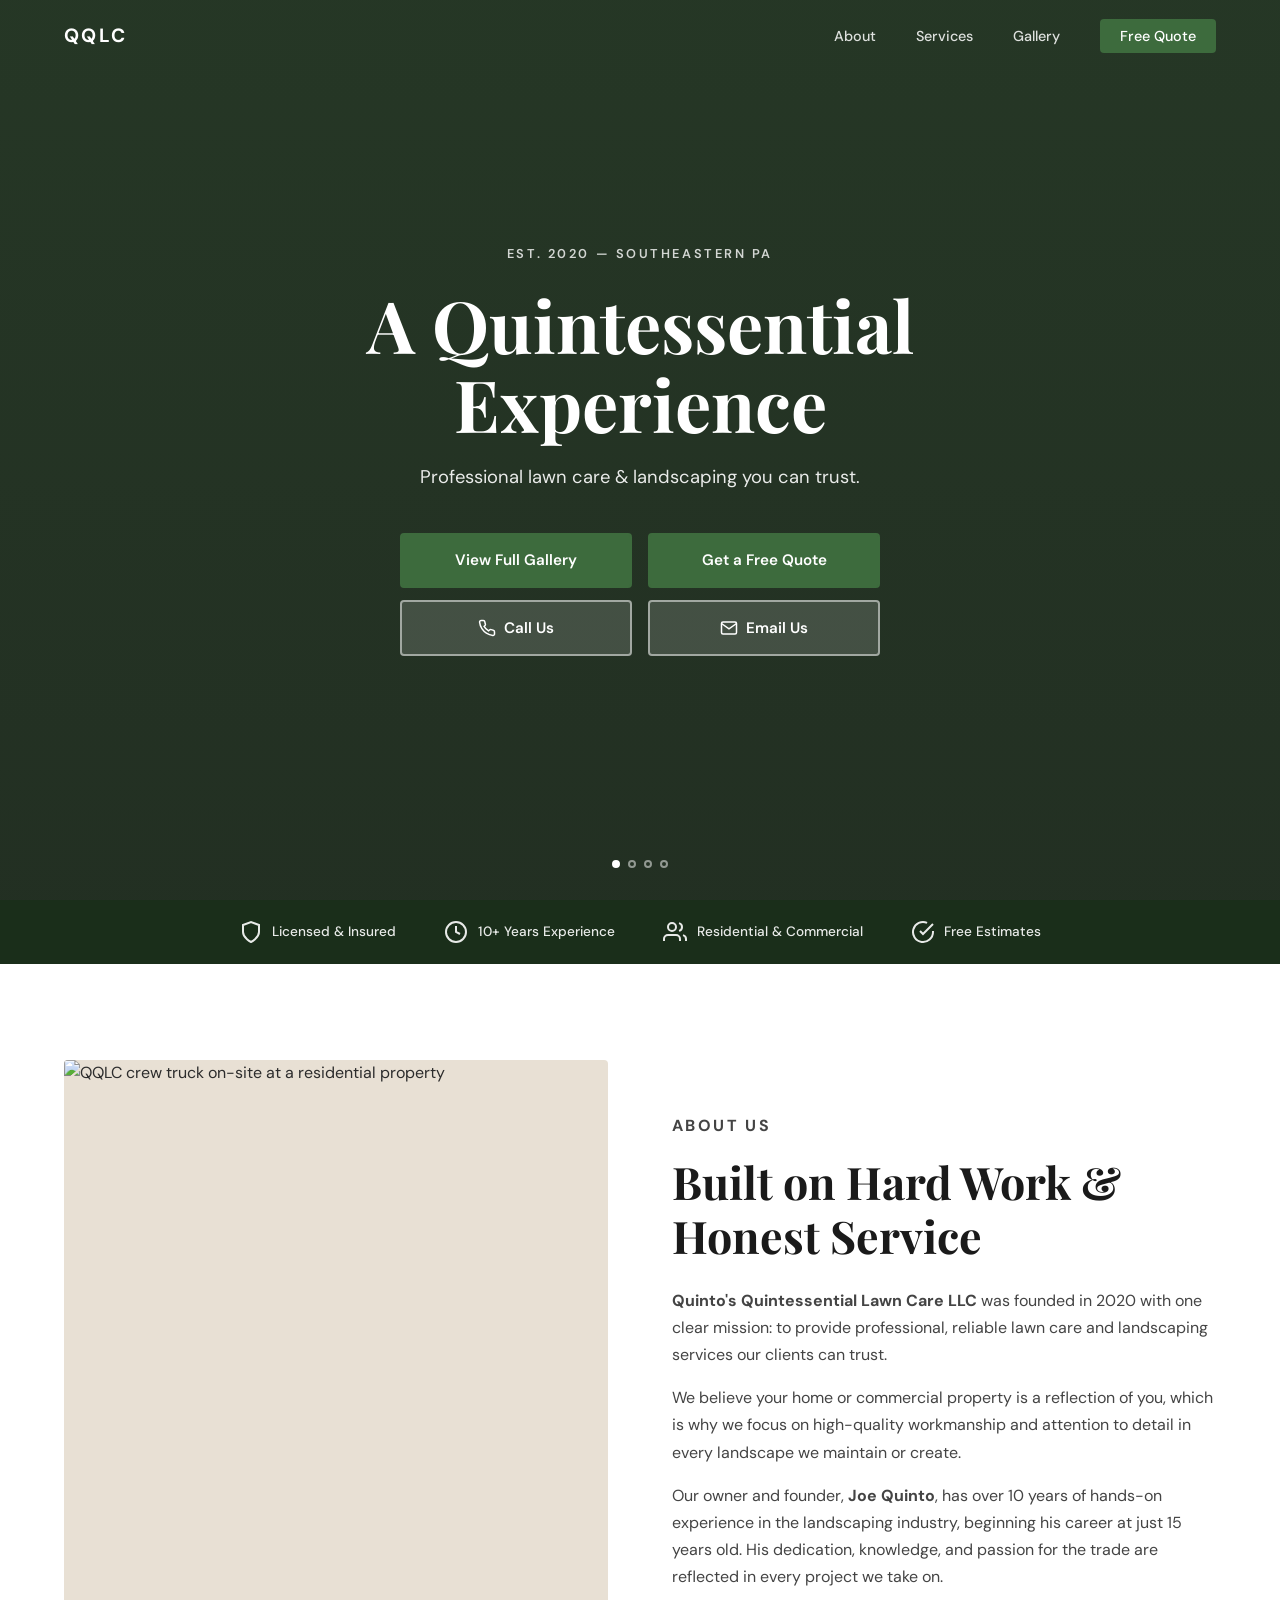
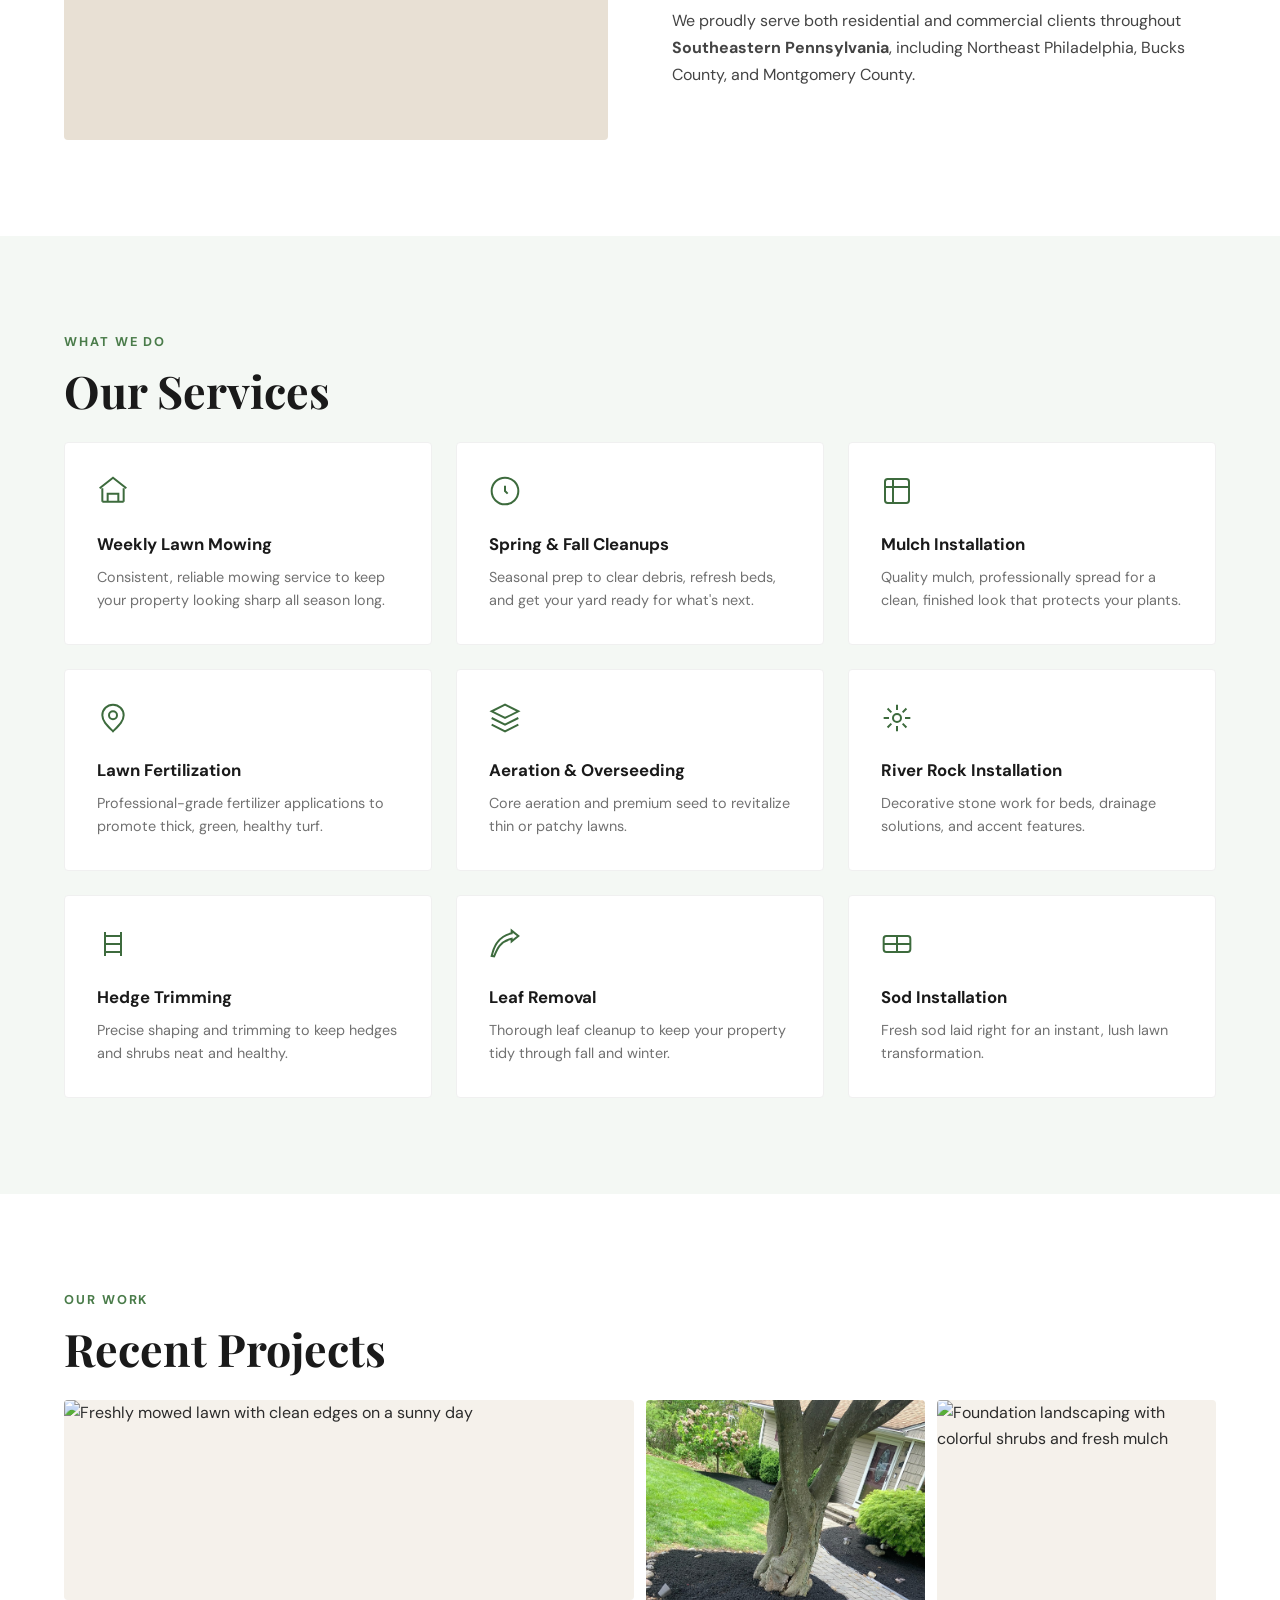
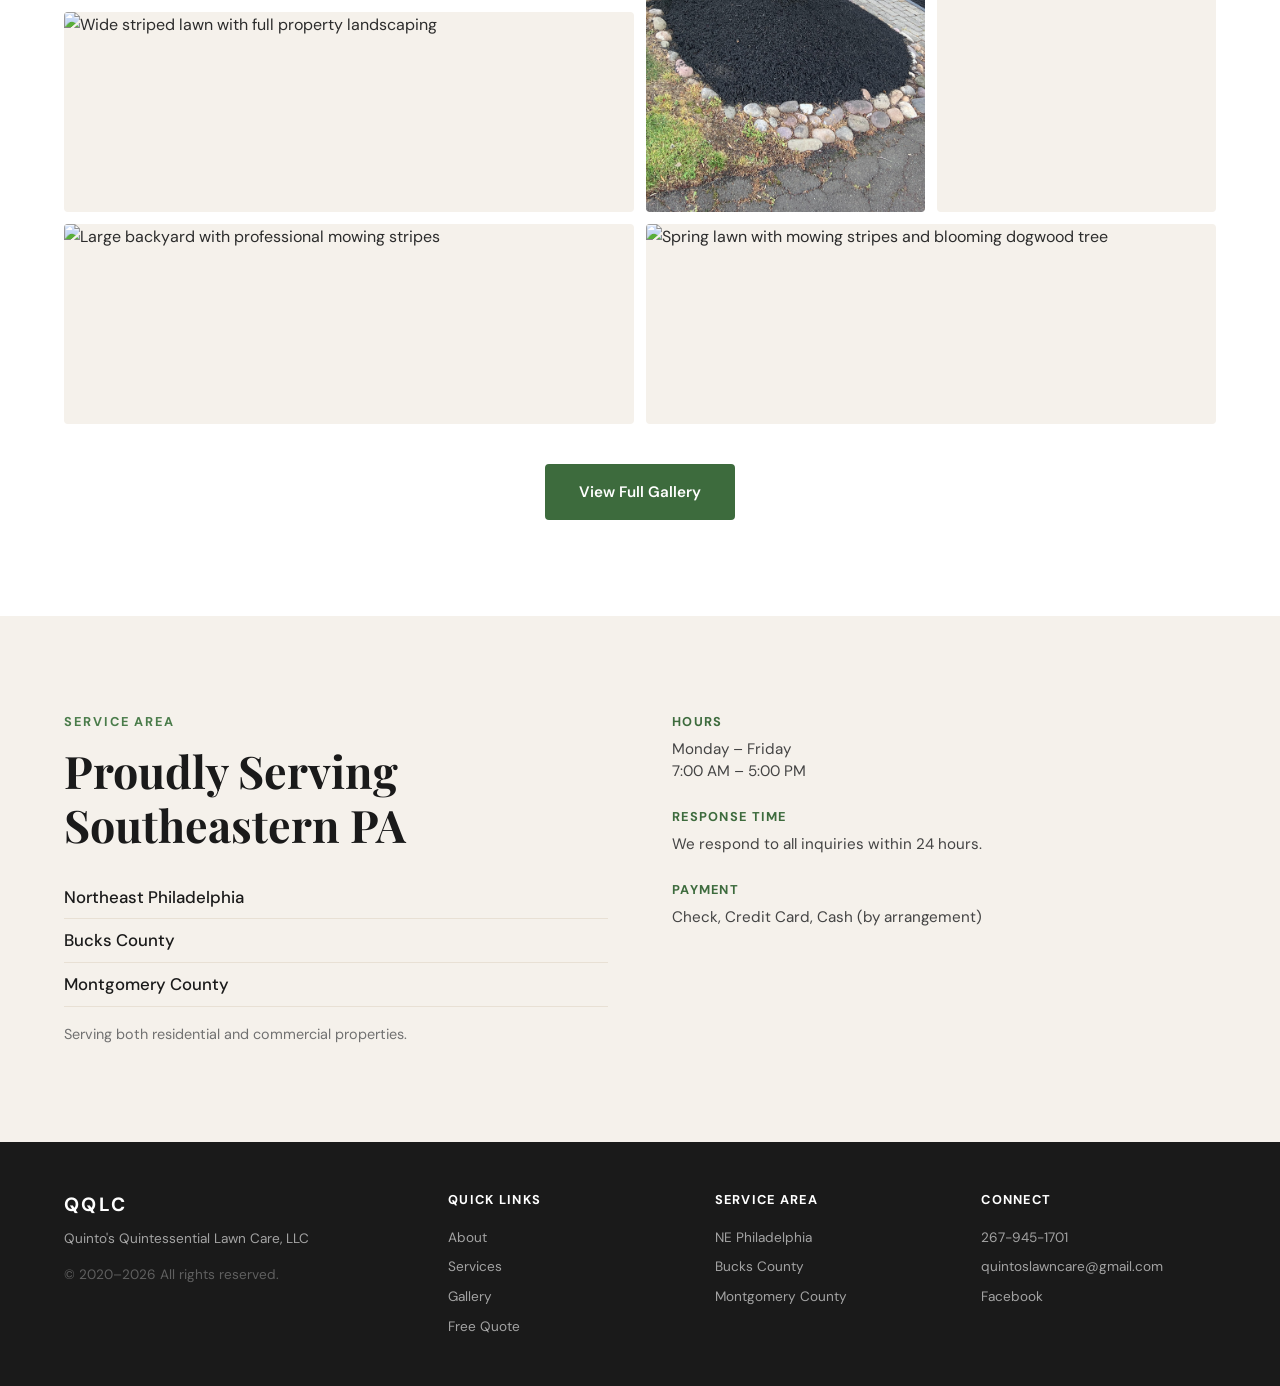
==== index.html @ 94ef436c "request a quote is now a seperate route" ====
<!DOCTYPE html>
<html lang="en">
<head>
  <meta charset="UTF-8">
  <meta name="viewport" content="width=device-width, initial-scale=1.0">
  <meta name="description" content="Quinto's Quintessential Lawn Care — professional lawn care and landscaping services in NE Philadelphia, Bucks County, and Montgomery County. Free estimates.">
  <title>Quinto's Quintessential Lawn Care | A Quintessential Experience</title>
  <link rel="preconnect" href="https://fonts.googleapis.com">
  <link rel="preconnect" href="https://fonts.gstatic.com" crossorigin>
  <link href="https://fonts.googleapis.com/css2?family=DM+Sans:wght@400;500;700&family=Playfair+Display:wght@500;700&display=swap" rel="stylesheet">
  <link rel="stylesheet" href="css/style.css">
</head>
<body>

  <!-- Navigation -->
  <nav class="nav" id="nav">
    <div class="nav__inner">
      <a href="#" class="nav__logo">
        <span class="nav__logo-mark">QQLC</span>
      </a>
      <button class="nav__toggle" id="nav-toggle" aria-label="Toggle menu">
        <span></span>
        <span></span>
        <span></span>
      </button>
      <ul class="nav__links" id="nav-links">
        <button class="nav__close" id="nav-close" aria-label="Close menu">&times;</button>
        <li><a href="#about">About</a></li>
        <li><a href="#services">Services</a></li>
        <li><a href="gallery.html">Gallery</a></li>
        <li><a href="quote.html" class="nav__cta">Free Quote</a></li>
      </ul>
    </div>
  </nav>

  <!-- Hero -->
  <header class="hero" id="hero">
    <div class="hero__slideshow" id="hero-slideshow">
      <div class="hero__slide active" style="background-image: url('images/01/pic-01-02.jpeg')"></div>
      <div class="hero__slide" style="background-image: url('images/02/pic-02-02.JPG')"></div>
      <div class="hero__slide" style="background-image: url('images/03/pic-03-02.jpeg')"></div>
      <div class="hero__slide" style="background-image: url('images/10/pic-10-01.jpeg')"></div>
    </div>
    <div class="hero__overlay"></div>
    <div class="hero__content">
      <p class="hero__tag">Est. 2020 &mdash; Southeastern PA</p>
      <h1 class="hero__title">A Quintessential<br>Experience</h1>
      <p class="hero__sub">Professional lawn care &amp; landscaping you can trust.</p>
      <div class="hero__actions">
        <div class="hero__actions-row">
          <a href="gallery.html" class="btn btn--primary">View Full Gallery</a>
          <a href="quote.html" class="btn btn--primary">Get a Free Quote</a>
        </div>
        <div class="hero__actions-row">
          <a href="tel:2679451701" class="btn btn--outline-frosted"><svg width="18" height="18" viewBox="0 0 24 24" fill="none" stroke="currentColor" stroke-width="2"><path d="M22 16.92v3a2 2 0 0 1-2.18 2 19.79 19.79 0 0 1-8.63-3.07 19.5 19.5 0 0 1-6-6 19.79 19.79 0 0 1-3.07-8.67A2 2 0 0 1 4.11 2h3a2 2 0 0 1 2 1.72 12.84 12.84 0 0 0 .7 2.81 2 2 0 0 1-.45 2.11L8.09 9.91a16 16 0 0 0 6 6l1.27-1.27a2 2 0 0 1 2.11-.45 12.84 12.84 0 0 0 2.81.7A2 2 0 0 1 22 16.92z"/></svg> Call Us</a>
          <a href="mailto:quintoslawncare@gmail.com" class="btn btn--outline-frosted"><svg width="18" height="18" viewBox="0 0 24 24" fill="none" stroke="currentColor" stroke-width="2"><path d="M4 4h16c1.1 0 2 .9 2 2v12c0 1.1-.9 2-2 2H4c-1.1 0-2-.9-2-2V6c0-1.1.9-2 2-2z"/><polyline points="22,6 12,13 2,6"/></svg> Email Us</a>
        </div>
      </div>
    </div>
    <div class="hero__indicators" id="hero-indicators">
      <button class="hero__dot active" data-index="0"></button>
      <button class="hero__dot" data-index="1"></button>
      <button class="hero__dot" data-index="2"></button>
      <button class="hero__dot" data-index="3"></button>
    </div>
  </header>

  <!-- Trust Bar -->
  <section class="trust-bar">
    <div class="container trust-bar__inner">
      <div class="trust-bar__item">
        <svg width="24" height="24" viewBox="0 0 24 24" fill="none" stroke="currentColor" stroke-width="2"><path d="M12 22s8-4 8-10V5l-8-3-8 3v7c0 6 8 10 8 10z"/></svg>
        <span>Licensed &amp; Insured</span>
      </div>
      <div class="trust-bar__item">
        <svg width="24" height="24" viewBox="0 0 24 24" fill="none" stroke="currentColor" stroke-width="2"><circle cx="12" cy="12" r="10"/><path d="M12 6v6l4 2"/></svg>
        <span>10+ Years Experience</span>
      </div>
      <div class="trust-bar__item">
        <svg width="24" height="24" viewBox="0 0 24 24" fill="none" stroke="currentColor" stroke-width="2"><path d="M17 21v-2a4 4 0 0 0-4-4H5a4 4 0 0 0-4 4v2"/><circle cx="9" cy="7" r="4"/><path d="M23 21v-2a4 4 0 0 0-3-3.87"/><path d="M16 3.13a4 4 0 0 1 0 7.75"/></svg>
        <span>Residential &amp; Commercial</span>
      </div>
      <div class="trust-bar__item">
        <svg width="24" height="24" viewBox="0 0 24 24" fill="none" stroke="currentColor" stroke-width="2"><path d="M22 11.08V12a10 10 0 1 1-5.93-9.14"/><polyline points="22 4 12 14.01 9 11.01"/></svg>
        <span>Free Estimates</span>
      </div>
    </div>
  </section>

  <!-- About -->
  <section class="about section" id="about">
    <div class="container about__grid">
      <div class="about__image">
        <img src="images/misc/IMG_9126.jpeg" alt="QQLC crew truck on-site at a residential property">
      </div>
      <div class="about__text">
        <p class="section__label">About Us</p>
        <h2 class="section__title">Built on Hard Work &amp; Honest Service</h2>
        <p><strong>Quinto's Quintessential Lawn Care LLC</strong> was founded in 2020 with one clear mission: to provide professional, reliable lawn care and landscaping services our clients can trust.</p>
        <p>We believe your home or commercial property is a reflection of you, which is why we focus on high-quality workmanship and attention to detail in every landscape we maintain or create.</p>
        <p>Our owner and founder, <strong>Joe Quinto</strong>, has over 10 years of hands-on experience in the landscaping industry, beginning his career at just 15 years old. His dedication, knowledge, and passion for the trade are reflected in every project we take on.</p>
        <p>We proudly serve both residential and commercial clients throughout <strong>Southeastern Pennsylvania</strong>, including Northeast Philadelphia, Bucks County, and Montgomery County.</p>
      </div>
    </div>
  </section>

  <!-- Services -->
  <section class="services section" id="services">
    <div class="container">
      <p class="section__label">What We Do</p>
      <h2 class="section__title">Our Services</h2>
      <div class="services__grid">
        <div class="service-card">
          <div class="service-card__icon">
            <svg width="32" height="32" viewBox="0 0 24 24" fill="none" stroke="currentColor" stroke-width="1.5"><path d="M4 20h16M4 20V10M20 20V10M8 20v-6h8v6M2 10l10-8 10 8"/></svg>
          </div>
          <h3>Weekly Lawn Mowing</h3>
          <p>Consistent, reliable mowing service to keep your property looking sharp all season long.</p>
        </div>
        <div class="service-card">
          <div class="service-card__icon">
            <svg width="32" height="32" viewBox="0 0 24 24" fill="none" stroke="currentColor" stroke-width="1.5"><path d="M12 2a10 10 0 0 1 0 20 10 10 0 0 1 0-20z"/><path d="M12 8v4l2 2"/></svg>
          </div>
          <h3>Spring &amp; Fall Cleanups</h3>
          <p>Seasonal prep to clear debris, refresh beds, and get your yard ready for what's next.</p>
        </div>
        <div class="service-card">
          <div class="service-card__icon">
            <svg width="32" height="32" viewBox="0 0 24 24" fill="none" stroke="currentColor" stroke-width="1.5"><rect x="3" y="3" width="18" height="18" rx="2"/><path d="M3 9h18M9 3v18"/></svg>
          </div>
          <h3>Mulch Installation</h3>
          <p>Quality mulch, professionally spread for a clean, finished look that protects your plants.</p>
        </div>
        <div class="service-card">
          <div class="service-card__icon">
            <svg width="32" height="32" viewBox="0 0 24 24" fill="none" stroke="currentColor" stroke-width="1.5"><path d="M12 22c4-4 8-7.5 8-12a8 8 0 1 0-16 0c0 4.5 4 8 8 12z"/><circle cx="12" cy="10" r="3"/></svg>
          </div>
          <h3>Lawn Fertilization</h3>
          <p>Professional-grade fertilizer applications to promote thick, green, healthy turf.</p>
        </div>
        <div class="service-card">
          <div class="service-card__icon">
            <svg width="32" height="32" viewBox="0 0 24 24" fill="none" stroke="currentColor" stroke-width="1.5"><path d="M12 2L2 7l10 5 10-5-10-5z"/><path d="M2 17l10 5 10-5"/><path d="M2 12l10 5 10-5"/></svg>
          </div>
          <h3>Aeration &amp; Overseeding</h3>
          <p>Core aeration and premium seed to revitalize thin or patchy lawns.</p>
        </div>
        <div class="service-card">
          <div class="service-card__icon">
            <svg width="32" height="32" viewBox="0 0 24 24" fill="none" stroke="currentColor" stroke-width="1.5"><circle cx="12" cy="12" r="3"/><path d="M12 2v4M12 18v4M4.93 4.93l2.83 2.83M16.24 16.24l2.83 2.83M2 12h4M18 12h4M4.93 19.07l2.83-2.83M16.24 7.76l2.83-2.83"/></svg>
          </div>
          <h3>River Rock Installation</h3>
          <p>Decorative stone work for beds, drainage solutions, and accent features.</p>
        </div>
        <div class="service-card">
          <div class="service-card__icon">
            <svg width="32" height="32" viewBox="0 0 24 24" fill="none" stroke="currentColor" stroke-width="1.5"><path d="M6 3v18M18 3v18M6 12h12M6 6h12M6 18h12"/></svg>
          </div>
          <h3>Hedge Trimming</h3>
          <p>Precise shaping and trimming to keep hedges and shrubs neat and healthy.</p>
        </div>
        <div class="service-card">
          <div class="service-card__icon">
            <svg width="32" height="32" viewBox="0 0 24 24" fill="none" stroke="currentColor" stroke-width="1.5"><path d="M17 8C8 10 5.9 16.17 3.82 21.34L2 21l.73-2.64C4.24 13 8 6 17 4V2l5 4-5 4V8z"/></svg>
          </div>
          <h3>Leaf Removal</h3>
          <p>Thorough leaf cleanup to keep your property tidy through fall and winter.</p>
        </div>
        <div class="service-card">
          <div class="service-card__icon">
            <svg width="32" height="32" viewBox="0 0 24 24" fill="none" stroke="currentColor" stroke-width="1.5"><rect x="2" y="6" width="20" height="12" rx="2"/><path d="M12 6v12M2 12h20"/></svg>
          </div>
          <h3>Sod Installation</h3>
          <p>Fresh sod laid right for an instant, lush lawn transformation.</p>
        </div>
      </div>
    </div>
  </section>

  <!-- Gallery Preview -->
  <section class="gallery section" id="gallery">
    <div class="container">
      <p class="section__label">Our Work</p>
      <h2 class="section__title">Recent Projects</h2>
      <div class="gallery__grid">
        <a href="gallery.html" class="gallery__item gallery__item--landscape">
          <img src="images/01/pic-01-01.jpeg" alt="Freshly mowed lawn with clean edges on a sunny day" loading="lazy">
        </a>
        <a href="gallery.html" class="gallery__item gallery__item--portrait">
          <img src="images/02/pic-02-07.jpeg" alt="Tree base with fresh mulch and decorative river rock edging" loading="lazy">
        </a>
        <a href="gallery.html" class="gallery__item gallery__item--landscape">
          <img src="images/02/pic-02-03.jpeg" alt="Wide striped lawn with full property landscaping" loading="lazy">
        </a>
        <a href="gallery.html" class="gallery__item gallery__item--portrait">
          <img src="images/08/pic-08-01.jpeg" alt="Foundation landscaping with colorful shrubs and fresh mulch" loading="lazy">
        </a>
        <a href="gallery.html" class="gallery__item gallery__item--landscape">
          <img src="images/03/pic-03-01.jpeg" alt="Large backyard with professional mowing stripes" loading="lazy">
        </a>
        <a href="gallery.html" class="gallery__item gallery__item--landscape">
          <img src="images/10/pic-10-01.jpeg" alt="Spring lawn with mowing stripes and blooming dogwood tree" loading="lazy">
        </a>
      </div>
      <div class="gallery__cta">
        <a href="gallery.html" class="btn btn--primary">View Full Gallery</a>
      </div>
    </div>
  </section>

  <!-- Service Area -->
  <section class="area section">
    <div class="container area__inner">
      <div class="area__text">
        <p class="section__label">Service Area</p>
        <h2 class="section__title">Proudly Serving Southeastern PA</h2>
        <ul class="area__list">
          <li>Northeast Philadelphia</li>
          <li>Bucks County</li>
          <li>Montgomery County</li>
        </ul>
        <p class="area__note">Serving both residential and commercial properties.</p>
      </div>
      <div class="area__details">
        <div class="area__detail">
          <h4>Hours</h4>
          <p>Monday &ndash; Friday<br>7:00 AM &ndash; 5:00 PM</p>
        </div>
        <div class="area__detail">
          <h4>Response Time</h4>
          <p>We respond to all inquiries within 24 hours.</p>
        </div>
        <div class="area__detail">
          <h4>Payment</h4>
          <p>Check, Credit Card, Cash (by arrangement)</p>
        </div>
      </div>
    </div>
  </section>

  <!-- Footer -->
  <footer class="footer">
    <div class="container footer__inner">
      <div class="footer__brand">
        <span class="nav__logo-mark">QQLC</span>
        <p>Quinto's Quintessential Lawn Care, LLC</p>
        <p class="footer__copy">&copy; 2020&ndash;2026 All rights reserved.</p>
      </div>
      <div class="footer__links">
        <h4>Quick Links</h4>
        <a href="#about">About</a>
        <a href="#services">Services</a>
        <a href="gallery.html">Gallery</a>
        <a href="quote.html">Free Quote</a>
      </div>
      <div class="footer__links">
        <h4>Service Area</h4>
        <span>NE Philadelphia</span>
        <span>Bucks County</span>
        <span>Montgomery County</span>
      </div>
      <div class="footer__links">
        <h4>Connect</h4>
        <a href="tel:2679451701">267-945-1701</a>
        <a href="mailto:quintoslawncare@gmail.com">quintoslawncare@gmail.com</a>
        <a href="https://www.facebook.com/61576152695023/" target="_blank" rel="noopener">Facebook</a>
      </div>
    </div>
  </footer>

  <script src="js/main.js"></script>
</body>
</html>
---- css/style.css ----
/* ========================================
   Quinto's Quintessential Lawn Care
   Flat / Matte Design System
   ======================================== */

:root {
  --green-900: #1a2e1a;
  --green-800: #2d4a2d;
  --green-700: #3d6b3d;
  --green-600: #4a7c4a;
  --green-500: #5a8f5a;
  --green-100: #e8f0e8;
  --green-50: #f4f8f4;

  --sand-100: #f5f1eb;
  --sand-200: #e8e0d4;
  --sand-300: #d4c9b8;

  --charcoal: #2c2c2c;
  --dark: #1a1a1a;
  --gray-700: #444;
  --gray-500: #717171;
  --gray-300: #c4c4c4;
  --gray-100: #f0f0f0;
  --white: #ffffff;

  --font-body: 'DM Sans', -apple-system, BlinkMacSystemFont, sans-serif;
  --font-heading: 'Playfair Display', Georgia, serif;

  --max-width: 1200px;
  --section-pad: 6rem 0;
  --radius: 4px;
  --transition: 0.3s ease;
}

/* Reset */
*, *::before, *::after {
  margin: 0;
  padding: 0;
  box-sizing: border-box;
}

html {
  scroll-behavior: smooth;
  -webkit-font-smoothing: antialiased;
}

body {
  font-family: var(--font-body);
  color: var(--charcoal);
  background: var(--white);
  line-height: 1.6;
}

img {
  display: block;
  max-width: 100%;
  height: auto;
}

a {
  color: inherit;
  text-decoration: none;
}

.container {
  max-width: var(--max-width);
  margin: 0 auto;
  padding: 0 1.5rem;
}

.section {
  padding: var(--section-pad);
}

.section__label {
  font-family: var(--font-body);
  font-size: 0.8rem;
  font-weight: 700;
  text-transform: uppercase;
  letter-spacing: 0.15em;
  color: var(--green-600);
  margin-bottom: 0.75rem;
}

.section__title {
  font-family: var(--font-heading);
  font-size: clamp(1.8rem, 4vw, 2.8rem);
  font-weight: 700;
  color: var(--dark);
  margin-bottom: 1.5rem;
  line-height: 1.2;
}

/* ---- Buttons ---- */
.btn {
  display: inline-block;
  padding: 0.85rem 2rem;
  font-family: var(--font-body);
  font-size: 0.95rem;
  font-weight: 600;
  border: 2px solid transparent;
  border-radius: var(--radius);
  cursor: pointer;
  transition: background var(--transition), color var(--transition), border-color var(--transition);
  text-align: center;
}

.btn--primary {
  background: var(--green-700);
  color: var(--white);
  border-color: var(--green-700);
}

.btn--primary:hover {
  background: var(--green-800);
  border-color: var(--green-800);
}

.btn--outline {
  background: transparent;
  color: var(--white);
  border-color: rgba(255, 255, 255, 0.5);
}

.btn--outline:hover {
  background: rgba(255, 255, 255, 0.1);
  border-color: var(--white);
}

.btn--full {
  width: 100%;
}

/* ---- Navigation ---- */
.nav {
  position: fixed;
  top: 0;
  left: 0;
  right: 0;
  z-index: 100;
  background: transparent;
  transition: background var(--transition), box-shadow var(--transition);
}

.nav--scrolled {
  background: var(--white);
  box-shadow: 0 1px 0 rgba(0, 0, 0, 0.08);
}

.nav__inner {
  max-width: var(--max-width);
  margin: 0 auto;
  padding: 0 1.5rem;
  display: flex;
  align-items: center;
  justify-content: space-between;
  height: 72px;
}

.nav__logo-mark {
  font-family: var(--font-body);
  font-size: 1.2rem;
  font-weight: 700;
  letter-spacing: 0.12em;
  color: var(--white);
  transition: color var(--transition);
}

.nav--scrolled .nav__logo-mark {
  color: var(--green-800);
}

.nav__links {
  display: flex;
  align-items: center;
  gap: 2.5rem;
  list-style: none;
}

.nav__links a {
  font-size: 0.9rem;
  font-weight: 500;
  color: rgba(255, 255, 255, 0.85);
  transition: color var(--transition);
}

.nav--scrolled .nav__links a {
  color: var(--gray-700);
}

.nav__links a:hover {
  color: var(--white);
}

.nav--scrolled .nav__links a:hover {
  color: var(--green-700);
}

.nav__cta {
  padding: 0.5rem 1.25rem;
  background: var(--green-700);
  color: var(--white) !important;
  border-radius: var(--radius);
}

.nav__cta:hover {
  background: var(--green-800);
  color: var(--white) !important;
}

.nav__close {
  display: none;
}

.nav__toggle {
  display: none;
  flex-direction: column;
  gap: 5px;
  background: none;
  border: none;
  cursor: pointer;
  padding: 4px;
}

.nav__toggle span {
  display: block;
  width: 24px;
  height: 2px;
  background: var(--white);
  transition: background var(--transition), transform var(--transition);
}

.nav--scrolled .nav__toggle span {
  background: var(--charcoal);
}

/* ---- Hero ---- */
.hero {
  position: relative;
  height: 100vh;
  min-height: 600px;
  max-height: 1000px;
  display: flex;
  align-items: center;
  justify-content: center;
  overflow: hidden;
}

.hero__slideshow {
  position: absolute;
  inset: 0;
}

.hero__slide {
  position: absolute;
  inset: 0;
  background-size: cover;
  background-position: center;
  opacity: 0;
  transition: opacity 1s ease;
  /* Placeholder color until real images are added */
  background-color: var(--green-800);
}

.hero__slide.active {
  opacity: 1;
}

.hero__overlay {
  position: absolute;
  inset: 0;
  background: linear-gradient(
    to bottom,
    rgba(26, 26, 26, 0.4) 0%,
    rgba(26, 26, 26, 0.55) 100%
  );
}

.hero__content {
  position: relative;
  z-index: 2;
  text-align: center;
  color: var(--white);
  padding: 0 1.5rem;
}

.hero__tag {
  font-size: 0.8rem;
  font-weight: 600;
  text-transform: uppercase;
  letter-spacing: 0.2em;
  margin-bottom: 1.25rem;
  opacity: 0.8;
}

.hero__title {
  font-family: var(--font-heading);
  font-size: clamp(2.5rem, 7vw, 4.5rem);
  font-weight: 700;
  line-height: 1.1;
  margin-bottom: 1.25rem;
}

.hero__sub {
  font-size: 1.15rem;
  font-weight: 400;
  opacity: 0.9;
  margin-bottom: 2.5rem;
  max-width: 500px;
  margin-left: auto;
  margin-right: auto;
}

.hero__actions {
  display: flex;
  flex-direction: column;
  gap: 0.75rem;
  align-items: center;
}

.hero__actions-row {
  display: flex;
  gap: 1rem;
  justify-content: center;
  width: 100%;
  max-width: 480px;
}

.hero__actions-row .btn {
  flex: 1;
}

.btn--outline-frosted {
  background: rgba(255, 255, 255, 0.15);
  color: var(--white);
  border-color: rgba(255, 255, 255, 0.5);
  display: inline-flex;
  align-items: center;
  justify-content: center;
  gap: 0.5rem;
}

.btn--outline-frosted:hover {
  background: rgba(255, 255, 255, 0.25);
  border-color: var(--white);
}

.hero__indicators {
  position: absolute;
  bottom: 2rem;
  left: 50%;
  transform: translateX(-50%);
  display: flex;
  gap: 0.5rem;
  z-index: 2;
}

.hero__dot {
  width: 8px;
  height: 8px;
  border-radius: 50%;
  border: 2px solid rgba(255, 255, 255, 0.5);
  background: transparent;
  cursor: pointer;
  padding: 0;
  transition: background var(--transition), border-color var(--transition);
}

.hero__dot.active {
  background: var(--white);
  border-color: var(--white);
}

/* ---- Trust Bar ---- */
.trust-bar {
  background: var(--green-900);
  color: var(--white);
  padding: 1.25rem 0;
}

.trust-bar__inner {
  display: flex;
  justify-content: center;
  gap: 3rem;
  flex-wrap: wrap;
}

.trust-bar__item {
  display: flex;
  align-items: center;
  gap: 0.6rem;
  font-size: 0.85rem;
  font-weight: 500;
  opacity: 0.9;
}

/* ---- About ---- */
.about {
  background: var(--white);
}

.about__grid {
  display: grid;
  grid-template-columns: 1fr 1fr;
  gap: 4rem;
  align-items: center;
}

.about__image {
  aspect-ratio: 4/5;
  overflow: hidden;
  border-radius: var(--radius);
  background: var(--sand-200);
}

.about__image img {
  width: 100%;
  height: 100%;
  object-fit: cover;
}

.about__image--placeholder {
  display: flex;
  align-items: center;
  justify-content: center;
  background: var(--sand-200);
  color: var(--gray-500);
  font-size: 0.9rem;
}

.about__text p {
  color: var(--gray-700);
  margin-bottom: 1rem;
  font-size: 1rem;
  line-height: 1.7;
}

.about__text p:last-child {
  margin-bottom: 0;
}

/* ---- Services ---- */
.services {
  background: var(--green-50);
}

.services__grid {
  display: grid;
  grid-template-columns: repeat(3, 1fr);
  gap: 1.5rem;
}

.service-card {
  background: var(--white);
  padding: 2rem;
  border-radius: var(--radius);
  border: 1px solid var(--gray-100);
  transition: border-color var(--transition);
}

.service-card:hover {
  border-color: var(--green-500);
}

.service-card__icon {
  color: var(--green-700);
  margin-bottom: 1rem;
}

.service-card h3 {
  font-family: var(--font-body);
  font-size: 1.05rem;
  font-weight: 700;
  margin-bottom: 0.5rem;
  color: var(--dark);
}

.service-card p {
  font-size: 0.9rem;
  color: var(--gray-500);
  line-height: 1.6;
}

/* ---- Gallery ---- */
.gallery {
  background: var(--white);
}

.gallery__grid {
  display: grid;
  grid-template-columns: repeat(4, 1fr);
  grid-auto-rows: 200px;
  grid-auto-flow: dense;
  gap: 0.75rem;
}

.gallery__item {
  overflow: hidden;
  border-radius: var(--radius);
  background: var(--sand-100);
  display: block;
}

/* Landscape photos: span 2 cols, 1 row */
.gallery__item--landscape {
  grid-column: span 2;
  grid-row: span 1;
}

/* Portrait photos: span 1 col, 2 rows */
.gallery__item--portrait {
  grid-column: span 1;
  grid-row: span 2;
}

.gallery__item img {
  width: 100%;
  height: 100%;
  object-fit: cover;
  transition: transform 0.5s ease;
}

.gallery__item:hover img {
  transform: scale(1.03);
}

/* ---- Service Area ---- */
.area {
  background: var(--sand-100);
}

.area__inner {
  display: grid;
  grid-template-columns: 1fr 1fr;
  gap: 4rem;
  align-items: start;
}

.area__list {
  list-style: none;
  margin-bottom: 1rem;
}

.area__list li {
  font-size: 1.05rem;
  font-weight: 500;
  padding: 0.5rem 0;
  border-bottom: 1px solid var(--sand-200);
  color: var(--dark);
}

.area__note {
  font-size: 0.9rem;
  color: var(--gray-500);
  margin-top: 0.5rem;
}

.area__details {
  display: flex;
  flex-direction: column;
  gap: 1.5rem;
}

.area__detail h4 {
  font-size: 0.8rem;
  text-transform: uppercase;
  letter-spacing: 0.1em;
  color: var(--green-700);
  margin-bottom: 0.35rem;
}

.area__detail p {
  font-size: 0.95rem;
  color: var(--gray-700);
  line-height: 1.5;
}

/* ---- Contact ---- */
.contact {
  background: var(--green-900);
  color: var(--white);
}

.contact .section__label {
  color: var(--green-500);
}

.contact .section__title {
  color: var(--white);
}

.contact__grid {
  display: grid;
  grid-template-columns: 1fr 1.3fr;
  gap: 4rem;
  align-items: start;
}

.contact__info p {
  color: rgba(255, 255, 255, 0.7);
  font-size: 1rem;
  line-height: 1.6;
  margin-bottom: 2rem;
}

.contact__methods {
  display: flex;
  flex-direction: column;
  gap: 0.75rem;
}

.contact__method {
  display: flex;
  align-items: center;
  gap: 0.75rem;
  font-size: 1rem;
  font-weight: 500;
  color: var(--white);
  opacity: 0.9;
  transition: opacity var(--transition);
}

.contact__method:hover {
  opacity: 1;
}

/* Form */
.contact__form {
  display: flex;
  flex-direction: column;
  gap: 1rem;
}

.form__row {
  display: grid;
  grid-template-columns: 1fr 1fr;
  gap: 1rem;
}

.form__group {
  display: flex;
  flex-direction: column;
  gap: 0.35rem;
}

.form__group label {
  font-size: 0.8rem;
  font-weight: 600;
  text-transform: uppercase;
  letter-spacing: 0.08em;
  color: rgba(255, 255, 255, 0.6);
}

.form__group input,
.form__group select,
.form__group textarea {
  width: 100%;
  padding: 0.75rem 1rem;
  font-family: var(--font-body);
  font-size: 0.95rem;
  color: var(--white);
  background: rgba(255, 255, 255, 0.08);
  border: 1px solid rgba(255, 255, 255, 0.15);
  border-radius: var(--radius);
  outline: none;
  transition: border-color var(--transition), background var(--transition);
}

.form__group input::placeholder,
.form__group textarea::placeholder {
  color: rgba(255, 255, 255, 0.3);
}

.form__group input:focus,
.form__group select:focus,
.form__group textarea:focus {
  border-color: var(--green-500);
  background: rgba(255, 255, 255, 0.12);
}

.form__group select {
  appearance: none;
  background-image: url("data:image/svg+xml,%3Csvg width='12' height='8' viewBox='0 0 12 8' fill='none' xmlns='http://www.w3.org/2000/svg'%3E%3Cpath d='M1 1.5L6 6.5L11 1.5' stroke='rgba(255,255,255,0.5)' stroke-width='2' stroke-linecap='round' stroke-linejoin='round'/%3E%3C/svg%3E");
  background-repeat: no-repeat;
  background-position: right 1rem center;
  padding-right: 2.5rem;
}

.form__group select option {
  background: var(--green-900);
  color: var(--white);
}

.contact__form .btn--primary {
  margin-top: 0.5rem;
  padding: 1rem;
  font-size: 1rem;
}

/* ---- Footer ---- */
.footer {
  background: var(--dark);
  color: rgba(255, 255, 255, 0.6);
  padding: 3rem 0;
}

.footer__inner {
  display: grid;
  grid-template-columns: 1.5fr 1fr 1fr 1fr;
  gap: 2rem;
}

.footer__brand .nav__logo-mark {
  color: var(--white);
  display: inline-block;
  margin-bottom: 0.5rem;
}

.footer__brand p {
  font-size: 0.85rem;
  line-height: 1.5;
}

.footer__copy {
  margin-top: 1rem;
  font-size: 0.8rem;
  opacity: 0.5;
}

.footer__links {
  display: flex;
  flex-direction: column;
  gap: 0.5rem;
}

.footer__links h4 {
  font-size: 0.8rem;
  font-weight: 700;
  text-transform: uppercase;
  letter-spacing: 0.1em;
  color: var(--white);
  margin-bottom: 0.5rem;
}

.footer__links a,
.footer__links span {
  font-size: 0.85rem;
  transition: color var(--transition);
}

.footer__links a:hover {
  color: var(--white);
}

/* ---- Gallery Page ---- */
.gallery-hero {
  padding: 8rem 0 3rem;
  background: var(--green-900);
  color: var(--white);
}

.gallery-hero .section__label {
  color: var(--green-500);
}

.gallery-hero .section__title {
  color: var(--white);
  margin-bottom: 0.75rem;
}

.gallery-hero__sub {
  font-size: 1.1rem;
  color: rgba(255, 255, 255, 0.7);
  max-width: 600px;
}

.gallery-section {
  border-bottom: 1px solid var(--gray-100);
}

.gallery-section--alt {
  background: var(--green-50);
}

.gallery-section__title {
  font-family: var(--font-heading);
  font-size: clamp(1.4rem, 3vw, 2rem);
  font-weight: 700;
  color: var(--dark);
  margin-bottom: 0.5rem;
}

.gallery-section__desc {
  font-size: 1rem;
  color: var(--gray-500);
  max-width: 700px;
  margin-bottom: 2rem;
  line-height: 1.6;
}

.gallery-page__grid {
  display: grid;
  grid-template-columns: repeat(3, 1fr);
  gap: 1rem;
}

.gallery-page__item {
  border-radius: var(--radius);
  overflow: hidden;
  background: var(--sand-100);
}

.gallery-page__item img {
  width: 100%;
  height: 280px;
  object-fit: cover;
  display: block;
  transition: transform 0.5s ease;
}

.gallery-page__item:hover img {
  transform: scale(1.03);
}

.gallery-page__item--featured {
  position: relative;
}

.gallery-page__caption {
  padding: 0.75rem 1rem;
  font-size: 0.85rem;
  color: var(--gray-700);
  background: var(--sand-100);
  line-height: 1.5;
  border-top: 2px solid var(--green-600);
}

.gallery__cta {
  text-align: center;
  margin-top: 2.5rem;
}

.gallery-cta {
  background: var(--green-900);
  color: var(--white);
  padding: 4rem 0;
}

.gallery-cta__inner {
  text-align: center;
}

.gallery-cta .section__title {
  color: var(--white);
}

.gallery-cta p {
  color: rgba(255, 255, 255, 0.7);
  font-size: 1.05rem;
  margin-bottom: 2rem;
}

.nav__link--active {
  color: var(--green-700) !important;
}

/* ---- Responsive ---- */
@media (max-width: 900px) {
  .about__grid {
    grid-template-columns: 1fr;
    gap: 2rem;
  }

  .about__image {
    aspect-ratio: 16/9;
  }

  .services__grid {
    grid-template-columns: repeat(2, 1fr);
  }

  .gallery__grid {
    grid-template-columns: repeat(3, 1fr);
    grid-auto-rows: 180px;
  }

  .gallery-page__grid {
    grid-template-columns: repeat(2, 1fr);
  }

  .gallery-page__item img {
    height: 240px;
  }

  .area__inner {
    grid-template-columns: 1fr;
    gap: 2rem;
  }

  .contact__grid {
    grid-template-columns: 1fr;
    gap: 2.5rem;
  }

  .footer__inner {
    grid-template-columns: 1fr 1fr;
    gap: 2rem;
  }
}

@media (max-width: 640px) {
  :root {
    --section-pad: 4rem 0;
  }

  .nav__links {
    position: fixed;
    top: 0;
    right: -100%;
    width: 280px;
    height: 100vh;
    background: var(--white);
    flex-direction: column;
    padding: 5rem 2rem 2rem;
    gap: 1.5rem;
    box-shadow: -4px 0 20px rgba(0, 0, 0, 0.1);
    transition: right var(--transition);
  }

  .nav__links.open {
    right: 0;
  }

  .nav__close {
    position: absolute;
    top: 1.25rem;
    right: 1.25rem;
    background: none;
    border: none;
    font-size: 2rem;
    line-height: 1;
    color: var(--charcoal);
    cursor: pointer;
    padding: 0.25rem 0.5rem;
  }

  .nav__links a {
    color: var(--charcoal) !important;
    font-size: 1.05rem;
  }

  .nav__toggle {
    display: flex;
  }

  .nav__close {
    display: block;
  }

  .services__grid {
    grid-template-columns: 1fr;
  }

  .gallery__grid {
    grid-template-columns: repeat(2, 1fr);
    grid-auto-rows: 160px;
  }

  .gallery__item--landscape {
    grid-column: span 2;
  }

  .gallery-page__grid {
    grid-template-columns: 1fr;
  }

  .gallery-page__item img {
    height: 220px;
  }

  .form__row {
    grid-template-columns: 1fr;
  }

  .footer__inner {
    grid-template-columns: 1fr;
    gap: 2rem;
  }

  .trust-bar__inner {
    gap: 1.25rem;
  }

  .trust-bar__item {
    font-size: 0.78rem;
    flex: 0 0 calc(50% - 1rem);
    justify-content: flex-start;
    text-align: left;
  }

  .hero__actions-row {
    flex-direction: column;
    align-items: center;
    width: 100%;
  }

  .hero__actions-row .btn {
    width: 100%;
    max-width: 280px;
  }
}
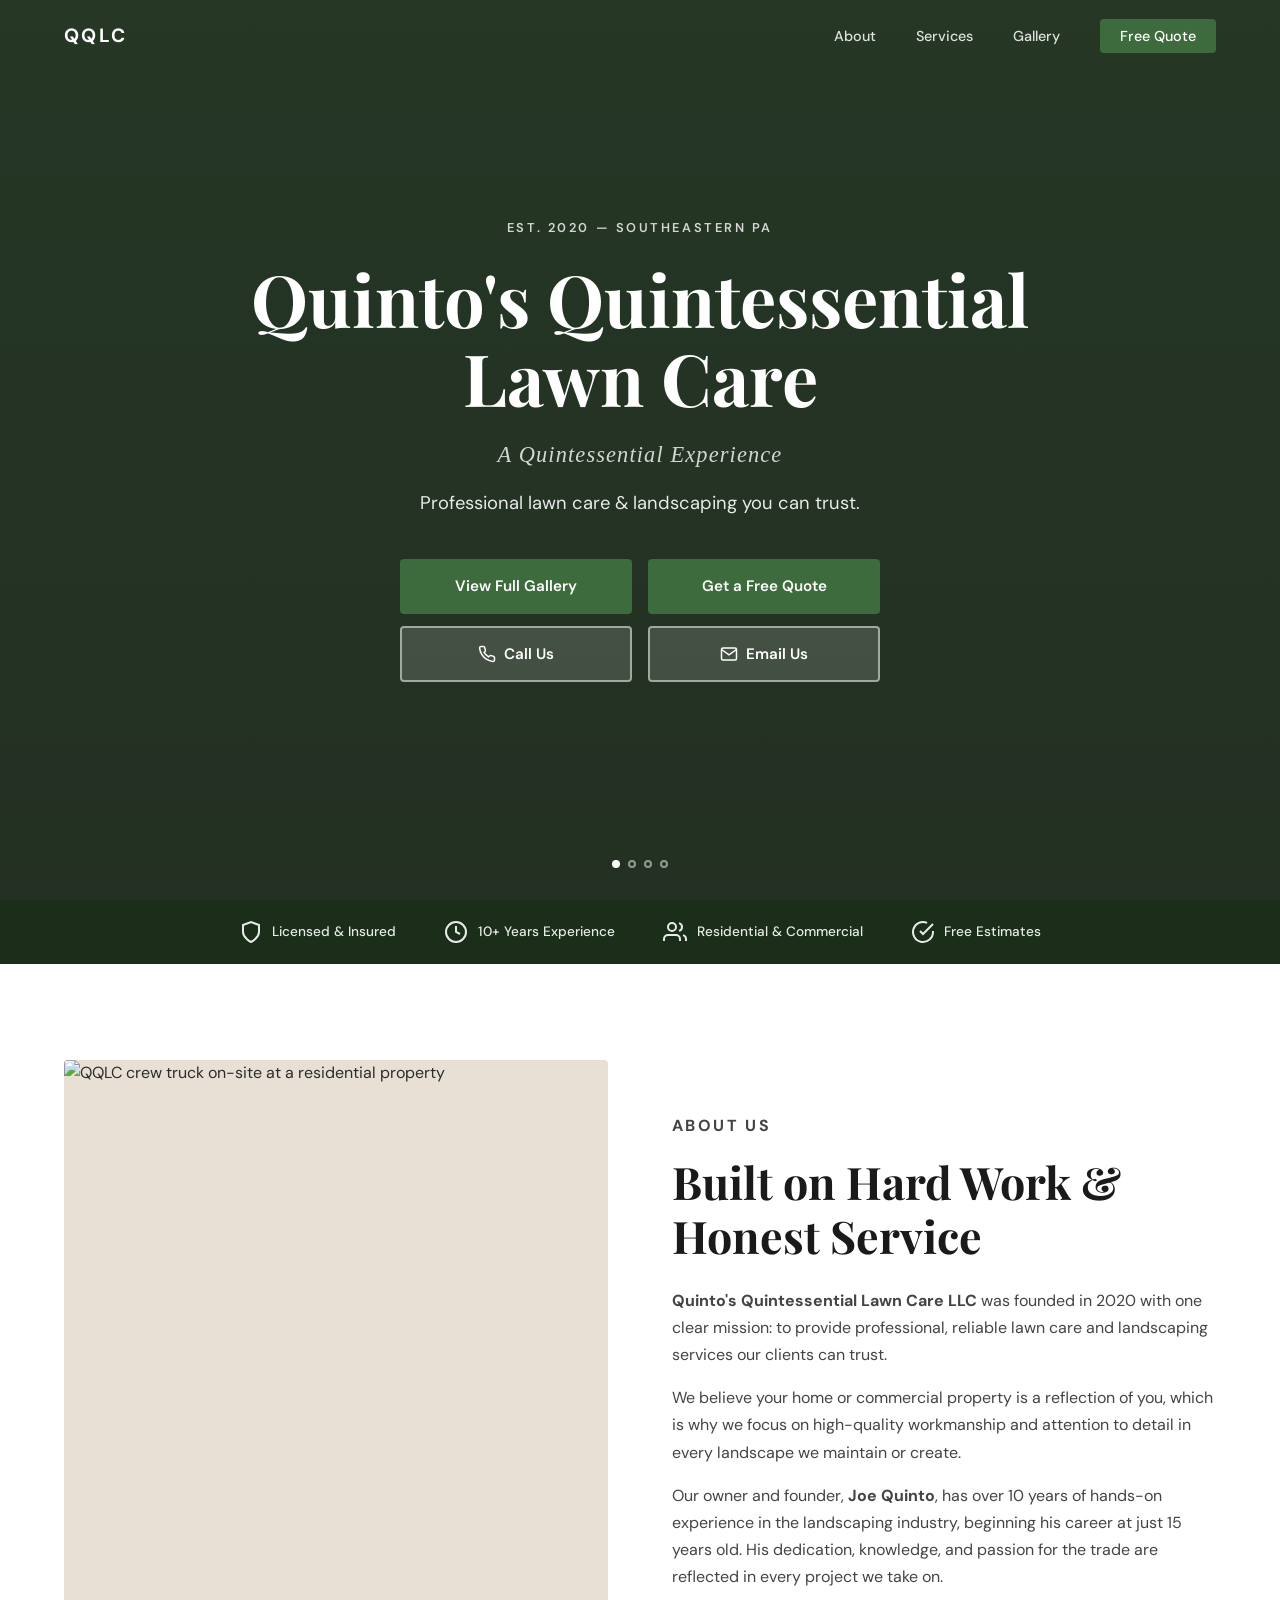
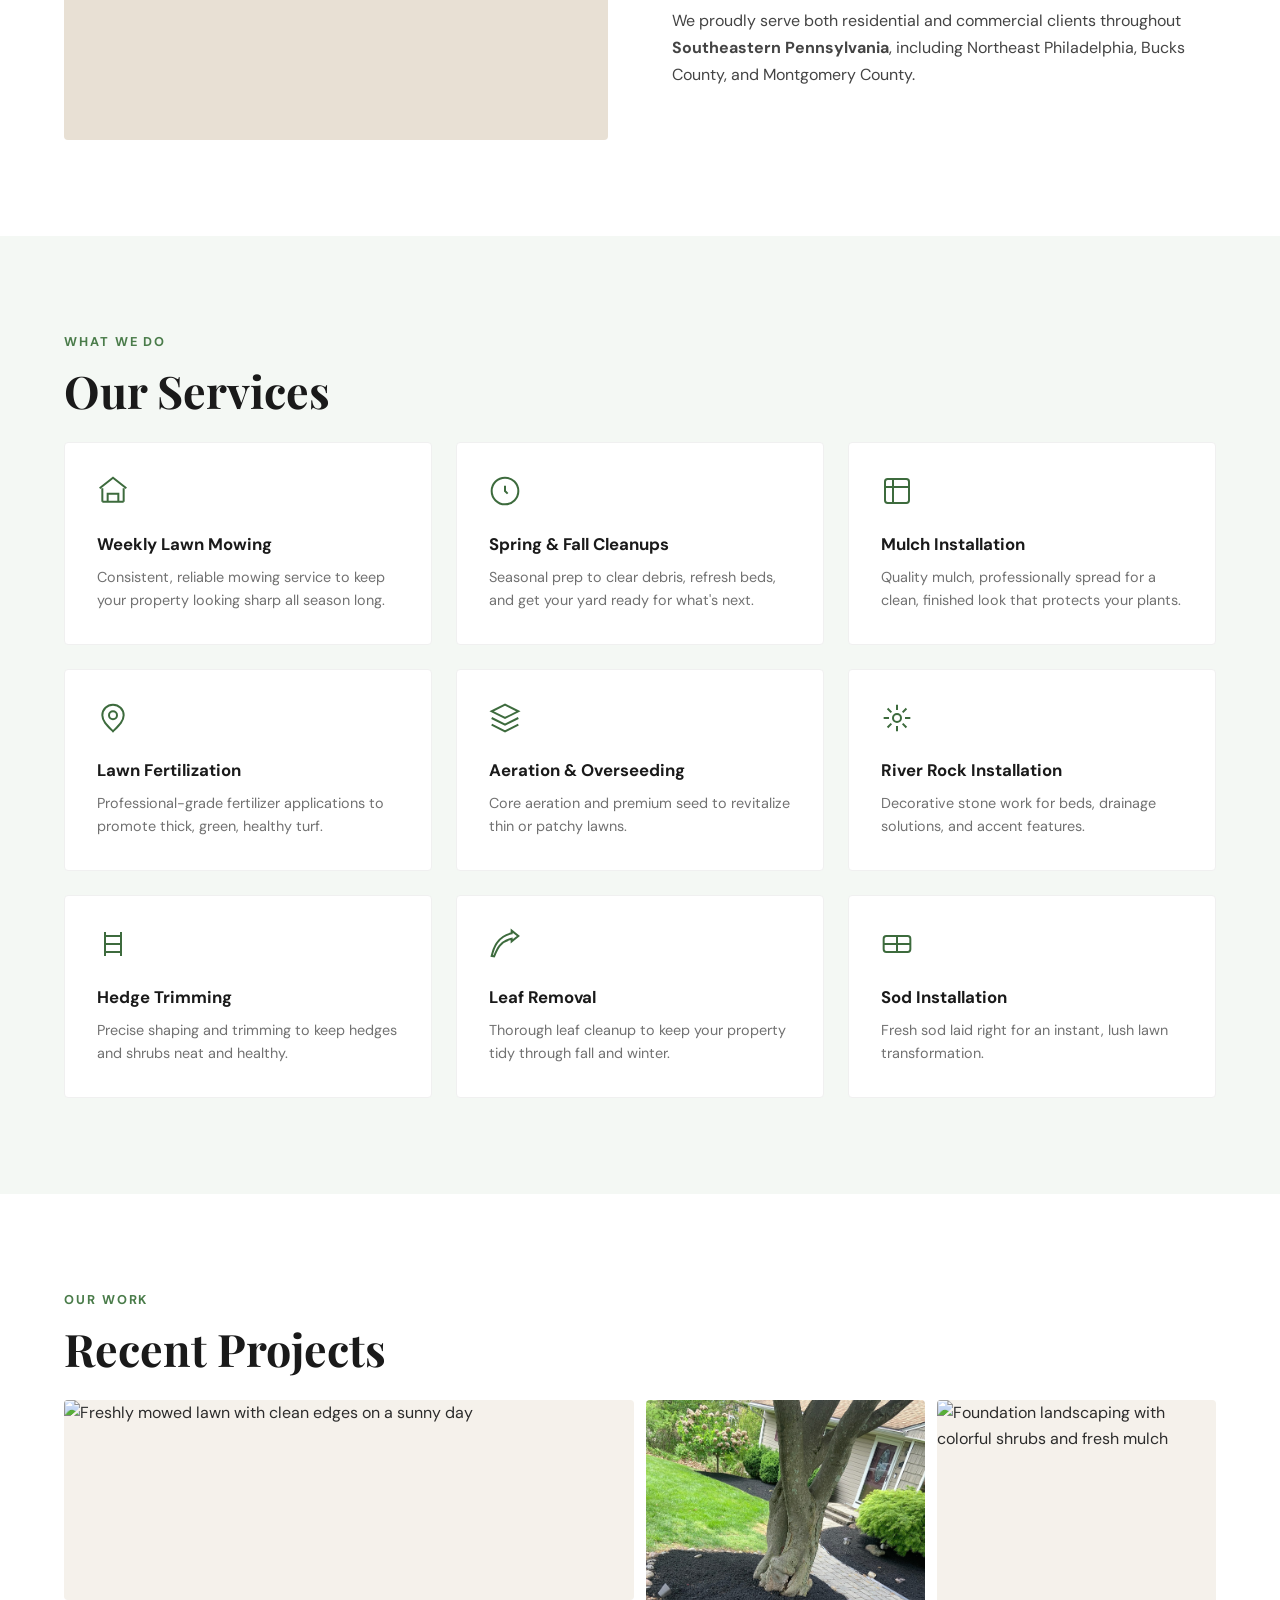
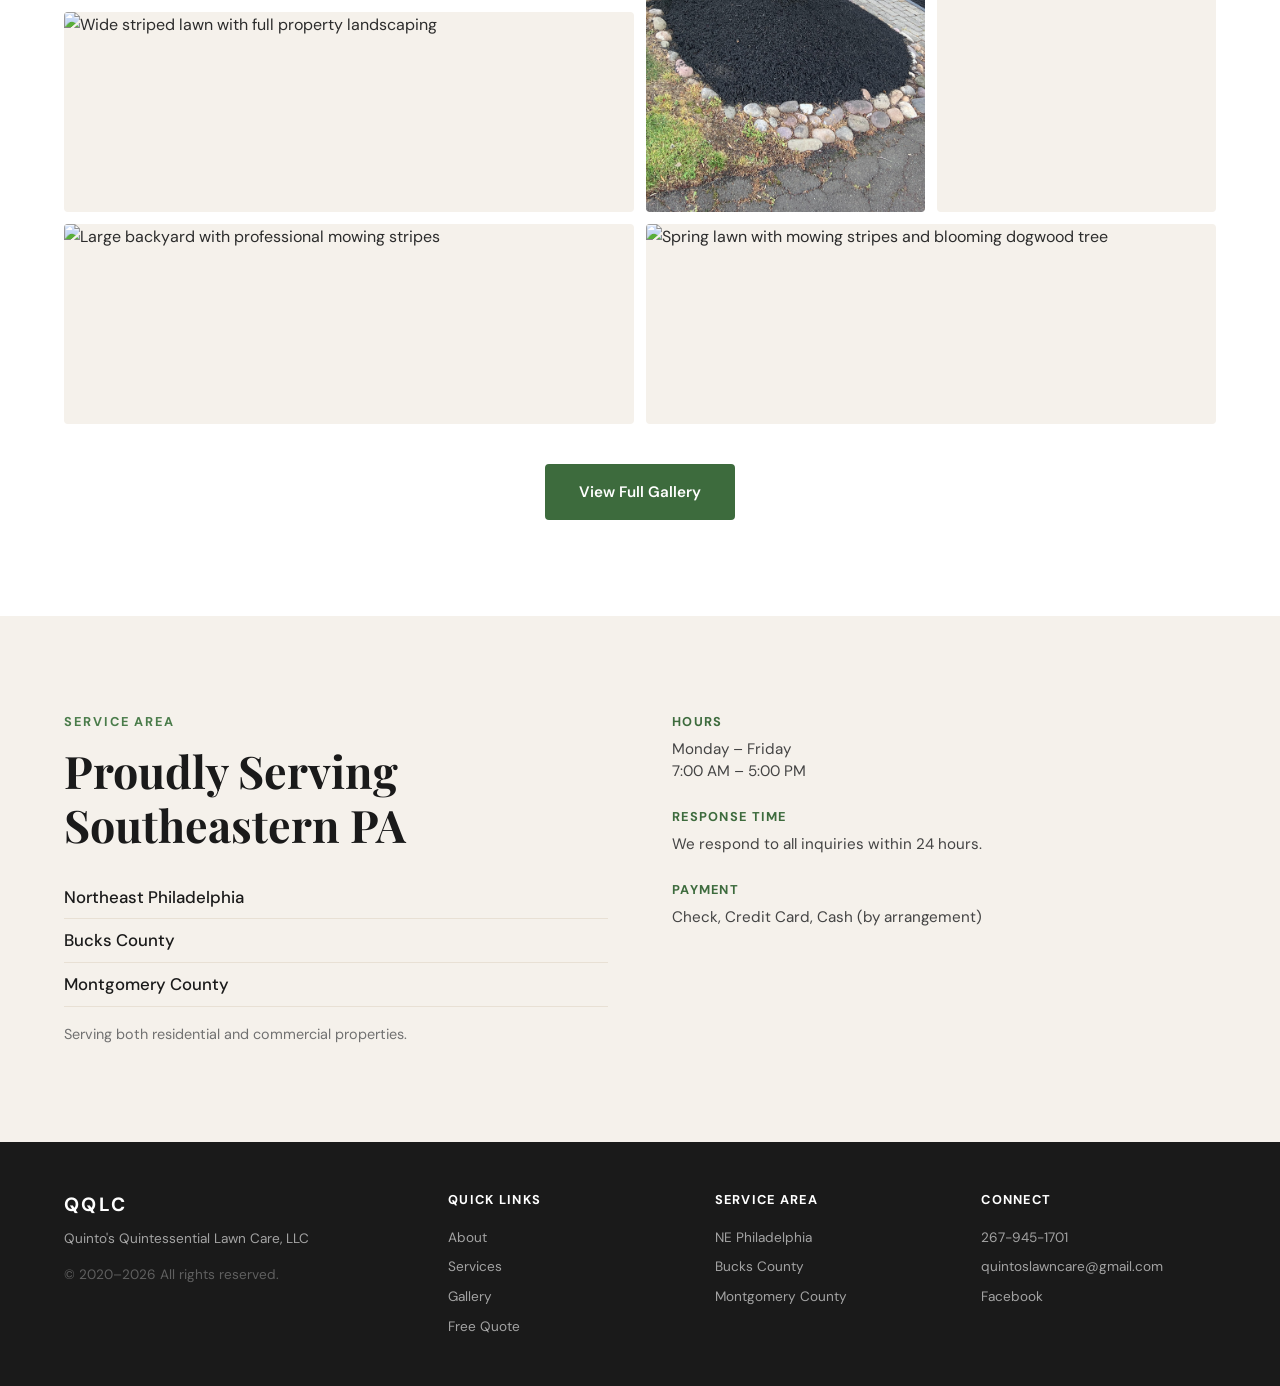
==== commit 60518ce3: "updated homepage hero section to have company name as main title" ====
--- a/index.html
+++ b/index.html
@@ -38,13 +38,14 @@
     <div class="hero__slideshow" id="hero-slideshow">
       <div class="hero__slide active" style="background-image: url('images/01/pic-01-02.jpeg')"></div>
       <div class="hero__slide" style="background-image: url('images/02/pic-02-02.JPG')"></div>
-      <div class="hero__slide" style="background-image: url('images/03/pic-03-02.jpeg')"></div>
+      <div class="hero__slide" style="background-image: url('images/03/pic-03-01.jpeg')"></div>
       <div class="hero__slide" style="background-image: url('images/10/pic-10-01.jpeg')"></div>
     </div>
     <div class="hero__overlay"></div>
     <div class="hero__content">
       <p class="hero__tag">Est. 2020 &mdash; Southeastern PA</p>
-      <h1 class="hero__title">A Quintessential<br>Experience</h1>
+      <h1 class="hero__title">Quinto's Quintessential<br>Lawn Care</h1>
+      <p class="hero__tagline">A Quintessential Experience</p>
       <p class="hero__sub">Professional lawn care &amp; landscaping you can trust.</p>
       <div class="hero__actions">
         <div class="hero__actions-row">
--- a/css/style.css
+++ b/css/style.css
@@ -302,6 +302,16 @@
   margin-bottom: 1.25rem;
 }
 
+.hero__tagline {
+  font-family: var(--font-heading);
+  font-size: clamp(1.1rem, 2.5vw, 1.4rem);
+  font-weight: 500;
+  font-style: italic;
+  letter-spacing: 0.05em;
+  opacity: 0.8;
+  margin-bottom: 1rem;
+}
+
 .hero__sub {
   font-size: 1.15rem;
   font-weight: 400;
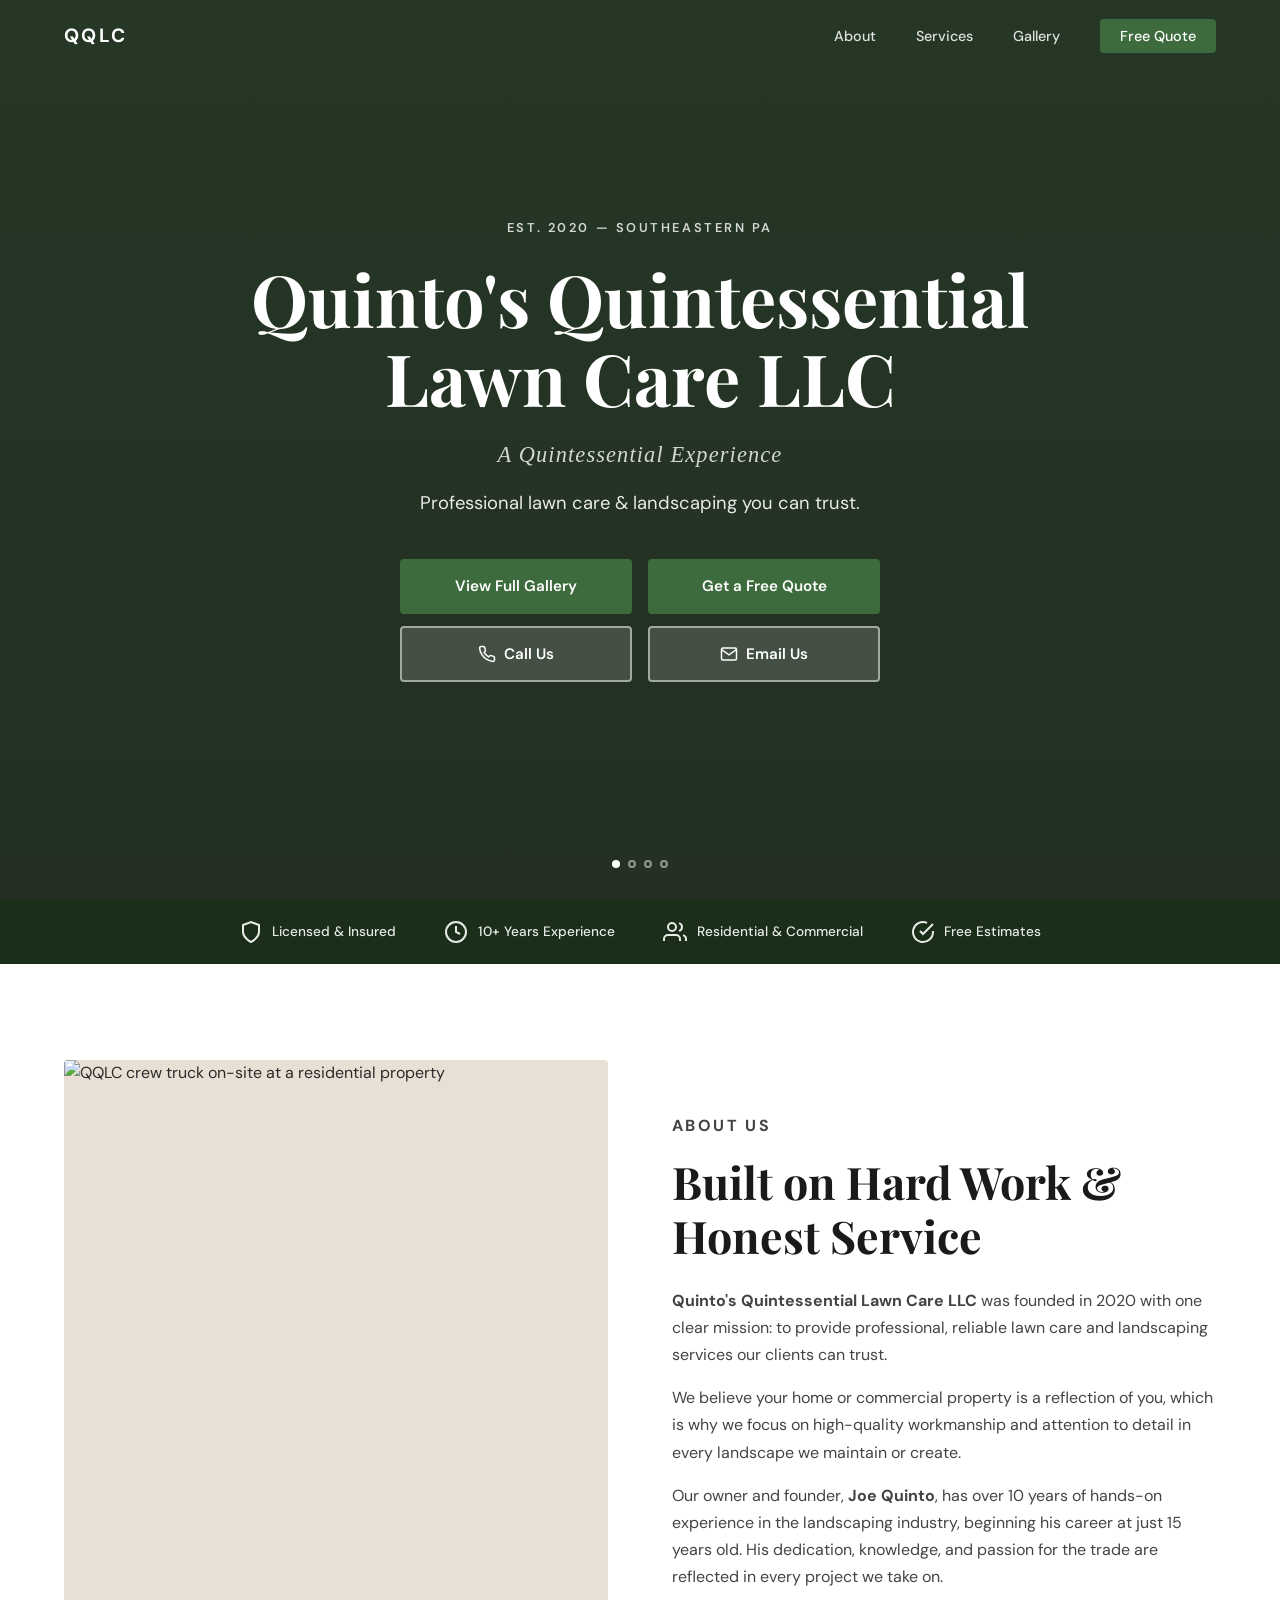
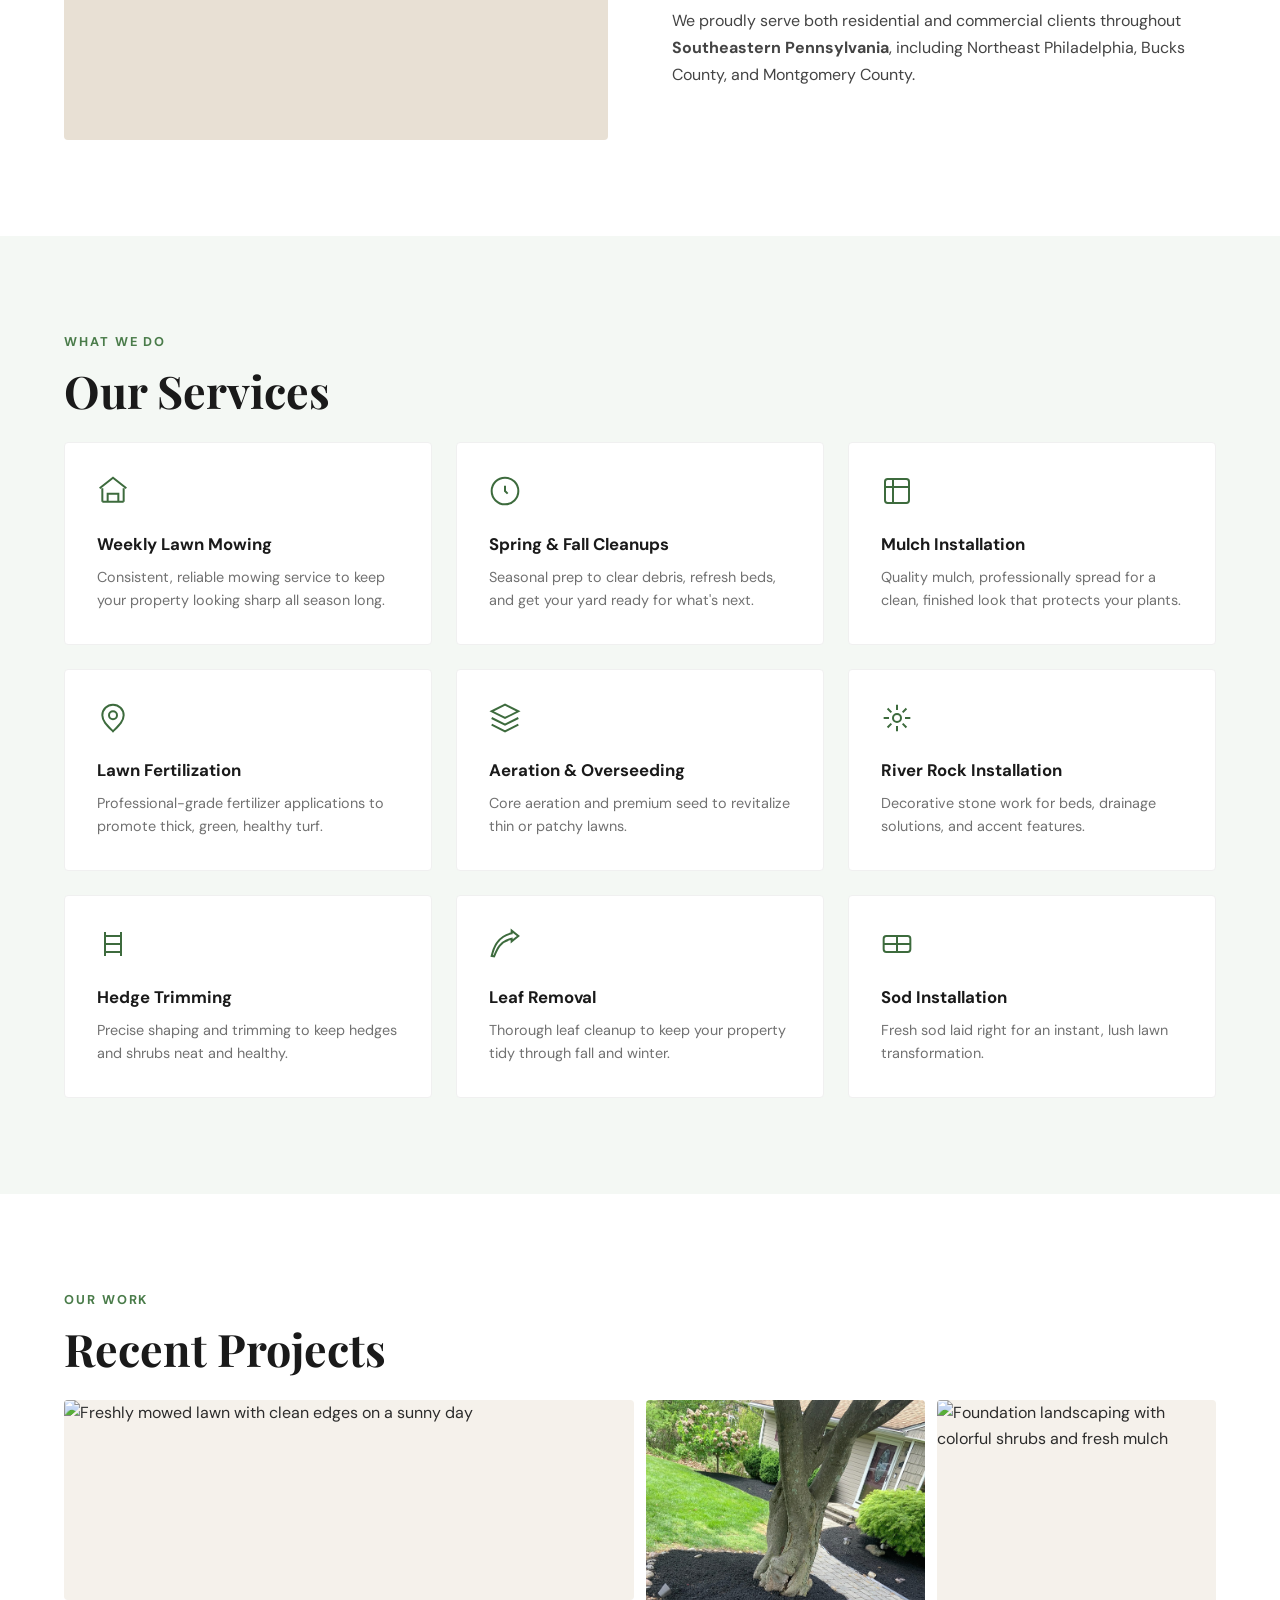
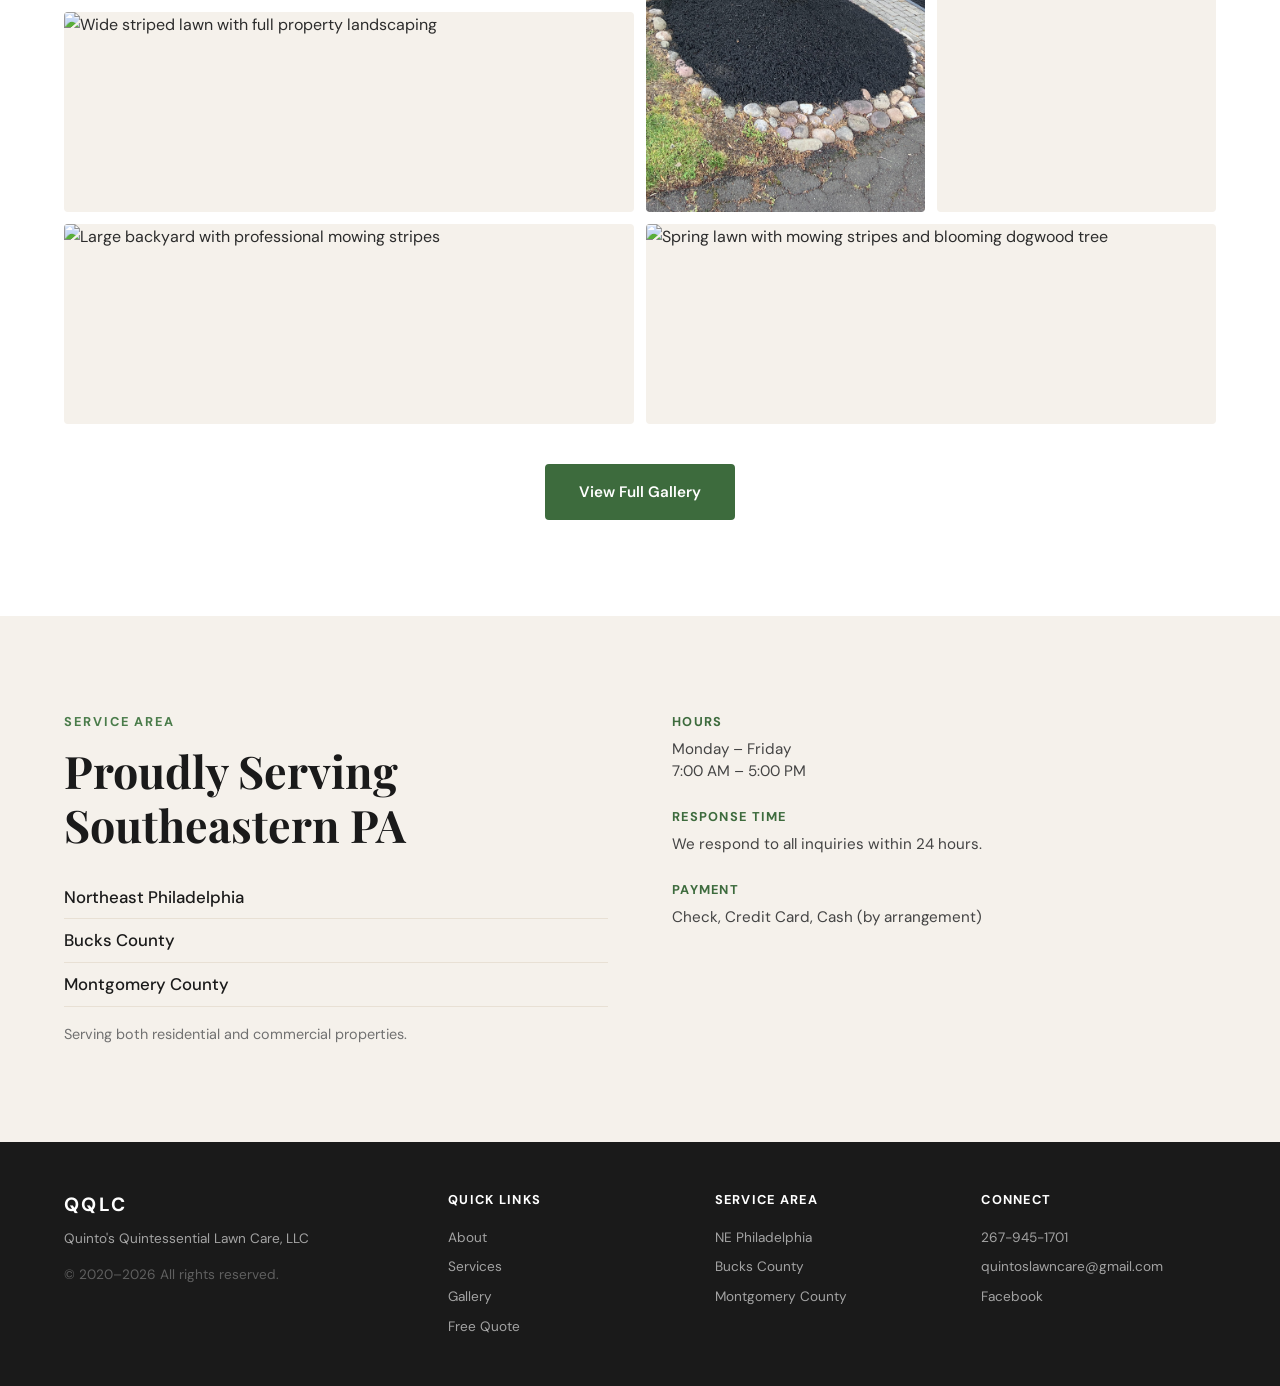
==== commit 72b93ccb: "updated title to have LLC" ====
--- a/index.html
+++ b/index.html
@@ -4,7 +4,7 @@
   <meta charset="UTF-8">
   <meta name="viewport" content="width=device-width, initial-scale=1.0">
   <meta name="description" content="Quinto's Quintessential Lawn Care — professional lawn care and landscaping services in NE Philadelphia, Bucks County, and Montgomery County. Free estimates.">
-  <title>Quinto's Quintessential Lawn Care | A Quintessential Experience</title>
+  <title>Quinto's Quintessential Lawn Care LLC.</title>
   <link rel="preconnect" href="https://fonts.googleapis.com">
   <link rel="preconnect" href="https://fonts.gstatic.com" crossorigin>
   <link href="https://fonts.googleapis.com/css2?family=DM+Sans:wght@400;500;700&family=Playfair+Display:wght@500;700&display=swap" rel="stylesheet">
@@ -44,7 +44,7 @@
     <div class="hero__overlay"></div>
     <div class="hero__content">
       <p class="hero__tag">Est. 2020 &mdash; Southeastern PA</p>
-      <h1 class="hero__title">Quinto's Quintessential<br>Lawn Care</h1>
+      <h1 class="hero__title">Quinto's Quintessential<br>Lawn Care LLC</h1>
       <p class="hero__tagline">A Quintessential Experience</p>
       <p class="hero__sub">Professional lawn care &amp; landscaping you can trust.</p>
       <div class="hero__actions">
@@ -183,25 +183,25 @@
     <div class="container">
       <p class="section__label">Our Work</p>
       <h2 class="section__title">Recent Projects</h2>
-      <div class="gallery__grid">
-        <a href="gallery.html" class="gallery__item gallery__item--landscape">
+      <div class="gallery__grid" id="gallery-grid">
+        <div class="gallery__item gallery__item--landscape">
           <img src="images/01/pic-01-01.jpeg" alt="Freshly mowed lawn with clean edges on a sunny day" loading="lazy">
-        </a>
-        <a href="gallery.html" class="gallery__item gallery__item--portrait">
+        </div>
+        <div class="gallery__item gallery__item--portrait">
           <img src="images/02/pic-02-07.jpeg" alt="Tree base with fresh mulch and decorative river rock edging" loading="lazy">
-        </a>
-        <a href="gallery.html" class="gallery__item gallery__item--landscape">
+        </div>
+        <div class="gallery__item gallery__item--landscape">
           <img src="images/02/pic-02-03.jpeg" alt="Wide striped lawn with full property landscaping" loading="lazy">
-        </a>
-        <a href="gallery.html" class="gallery__item gallery__item--portrait">
+        </div>
+        <div class="gallery__item gallery__item--portrait">
           <img src="images/08/pic-08-01.jpeg" alt="Foundation landscaping with colorful shrubs and fresh mulch" loading="lazy">
-        </a>
-        <a href="gallery.html" class="gallery__item gallery__item--landscape">
+        </div>
+        <div class="gallery__item gallery__item--landscape">
           <img src="images/03/pic-03-01.jpeg" alt="Large backyard with professional mowing stripes" loading="lazy">
-        </a>
-        <a href="gallery.html" class="gallery__item gallery__item--landscape">
+        </div>
+        <div class="gallery__item gallery__item--landscape">
           <img src="images/10/pic-10-01.jpeg" alt="Spring lawn with mowing stripes and blooming dogwood tree" loading="lazy">
-        </a>
+        </div>
       </div>
       <div class="gallery__cta">
         <a href="gallery.html" class="btn btn--primary">View Full Gallery</a>
@@ -269,6 +269,7 @@
     </div>
   </footer>
 
+  <script src="js/lightbox.js"></script>
   <script src="js/main.js"></script>
 </body>
 </html>
--- a/css/style.css
+++ b/css/style.css
@@ -510,6 +510,7 @@
   border-radius: var(--radius);
   background: var(--sand-100);
   display: block;
+  cursor: pointer;
 }
 
 /* Landscape photos: span 2 cols, 1 row */
@@ -819,6 +820,7 @@
   border-radius: var(--radius);
   overflow: hidden;
   background: var(--sand-100);
+  cursor: pointer;
 }
 
 .gallery-page__item img {
@@ -873,6 +875,97 @@
 
 .nav__link--active {
   color: var(--green-700) !important;
+}
+
+/* ---- Lightbox ---- */
+.lightbox {
+  position: fixed;
+  inset: 0;
+  z-index: 1000;
+  background: rgba(0, 0, 0, 0.92);
+  display: flex;
+  align-items: center;
+  justify-content: center;
+  opacity: 0;
+  visibility: hidden;
+  transition: opacity 0.3s ease, visibility 0.3s ease;
+}
+
+.lightbox--open {
+  opacity: 1;
+  visibility: visible;
+}
+
+.lightbox__content {
+  display: flex;
+  flex-direction: column;
+  align-items: center;
+  max-width: 90vw;
+  max-height: 90vh;
+}
+
+.lightbox__img {
+  max-width: 90vw;
+  max-height: 80vh;
+  object-fit: contain;
+  border-radius: var(--radius);
+}
+
+.lightbox__caption {
+  margin-top: 1rem;
+  color: rgba(255, 255, 255, 0.85);
+  font-size: 0.95rem;
+  line-height: 1.5;
+  text-align: center;
+  max-width: 700px;
+  padding: 0 1rem;
+}
+
+.lightbox__close {
+  position: absolute;
+  top: 1rem;
+  right: 1.25rem;
+  background: none;
+  border: none;
+  color: var(--white);
+  font-size: 2.5rem;
+  line-height: 1;
+  cursor: pointer;
+  z-index: 1001;
+  opacity: 0.7;
+  transition: opacity var(--transition);
+}
+
+.lightbox__close:hover {
+  opacity: 1;
+}
+
+.lightbox__arrow {
+  position: absolute;
+  top: 50%;
+  transform: translateY(-50%);
+  background: none;
+  border: none;
+  color: var(--white);
+  font-size: 3.5rem;
+  line-height: 1;
+  cursor: pointer;
+  padding: 0.5rem;
+  opacity: 0.6;
+  transition: opacity var(--transition);
+  z-index: 1001;
+}
+
+.lightbox__arrow:hover {
+  opacity: 1;
+}
+
+.lightbox__arrow--prev {
+  left: 1rem;
+}
+
+.lightbox__arrow--next {
+  right: 1rem;
 }
 
 /* ---- Responsive ---- */
@@ -998,6 +1091,18 @@
     gap: 2rem;
   }
 
+  .lightbox__arrow {
+    font-size: 2.5rem;
+  }
+
+  .lightbox__arrow--prev {
+    left: 0.5rem;
+  }
+
+  .lightbox__arrow--next {
+    right: 0.5rem;
+  }
+
   .trust-bar__inner {
     gap: 1.25rem;
   }
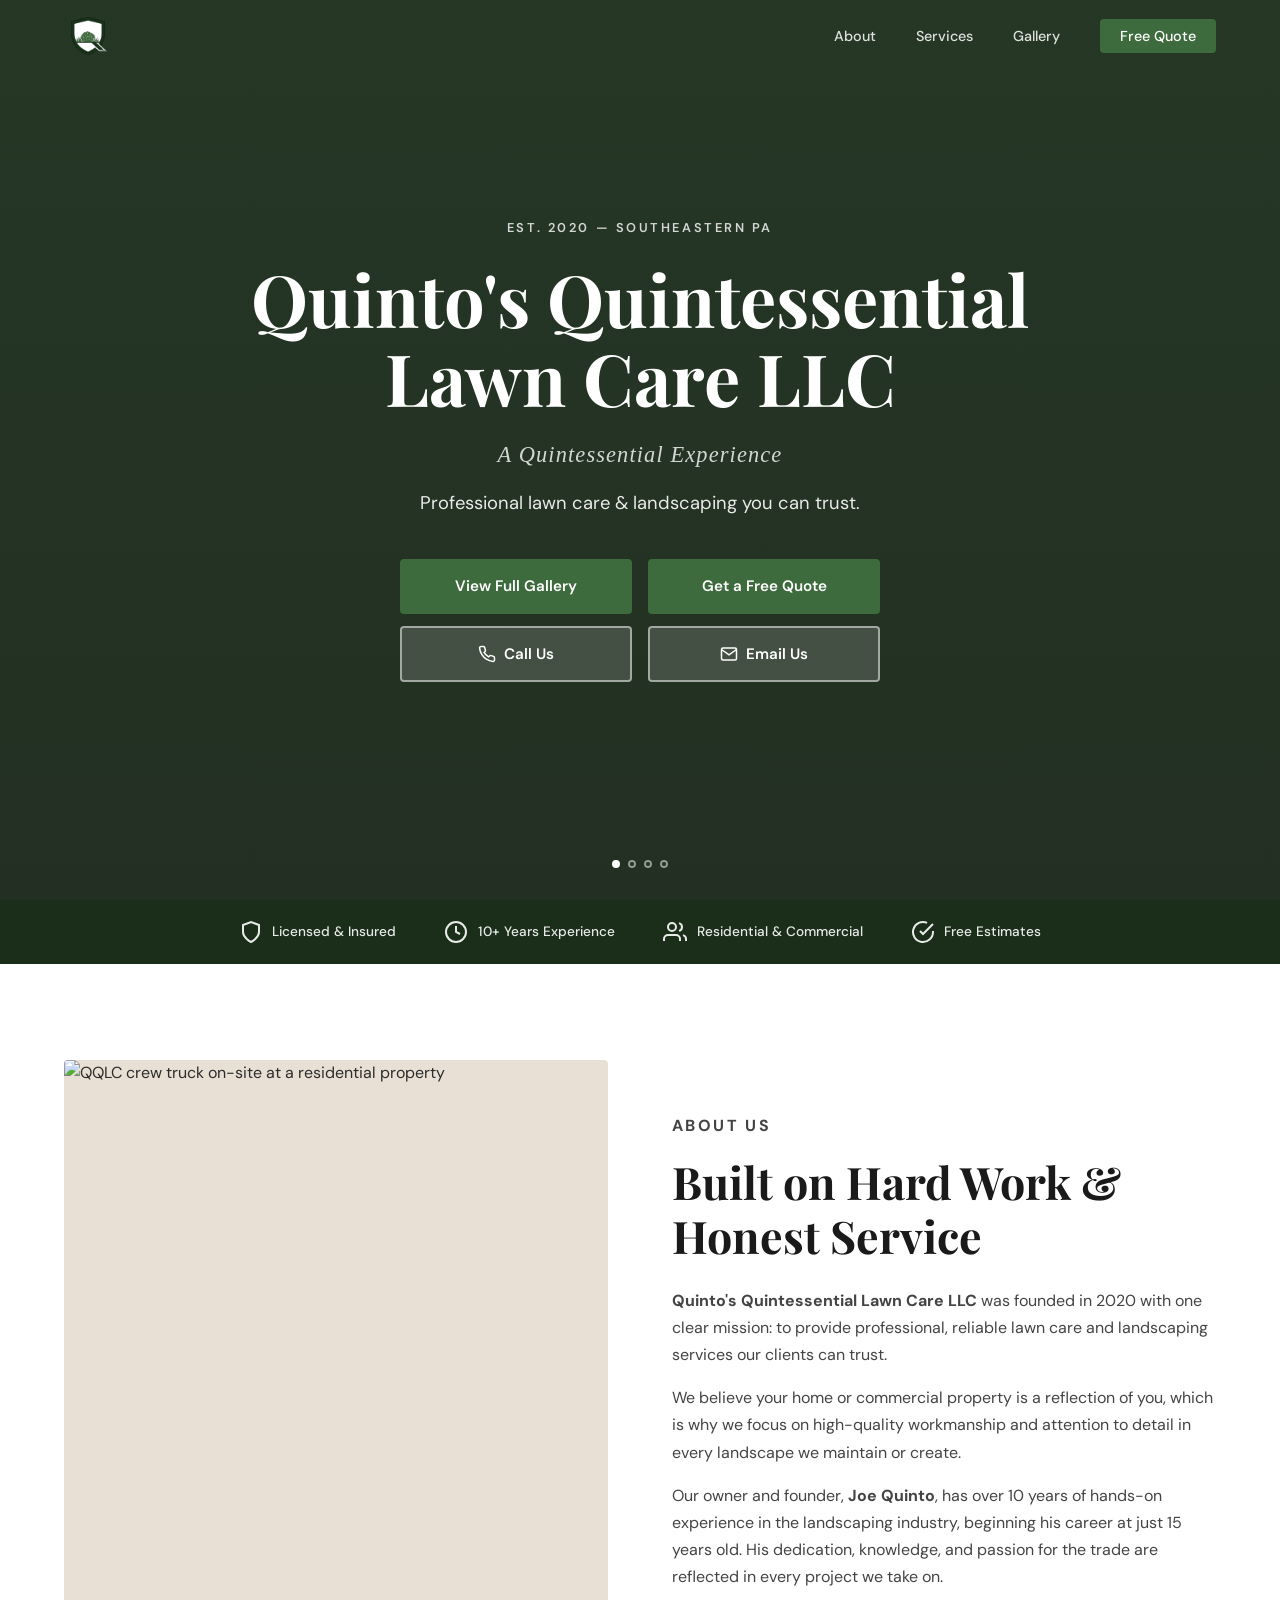
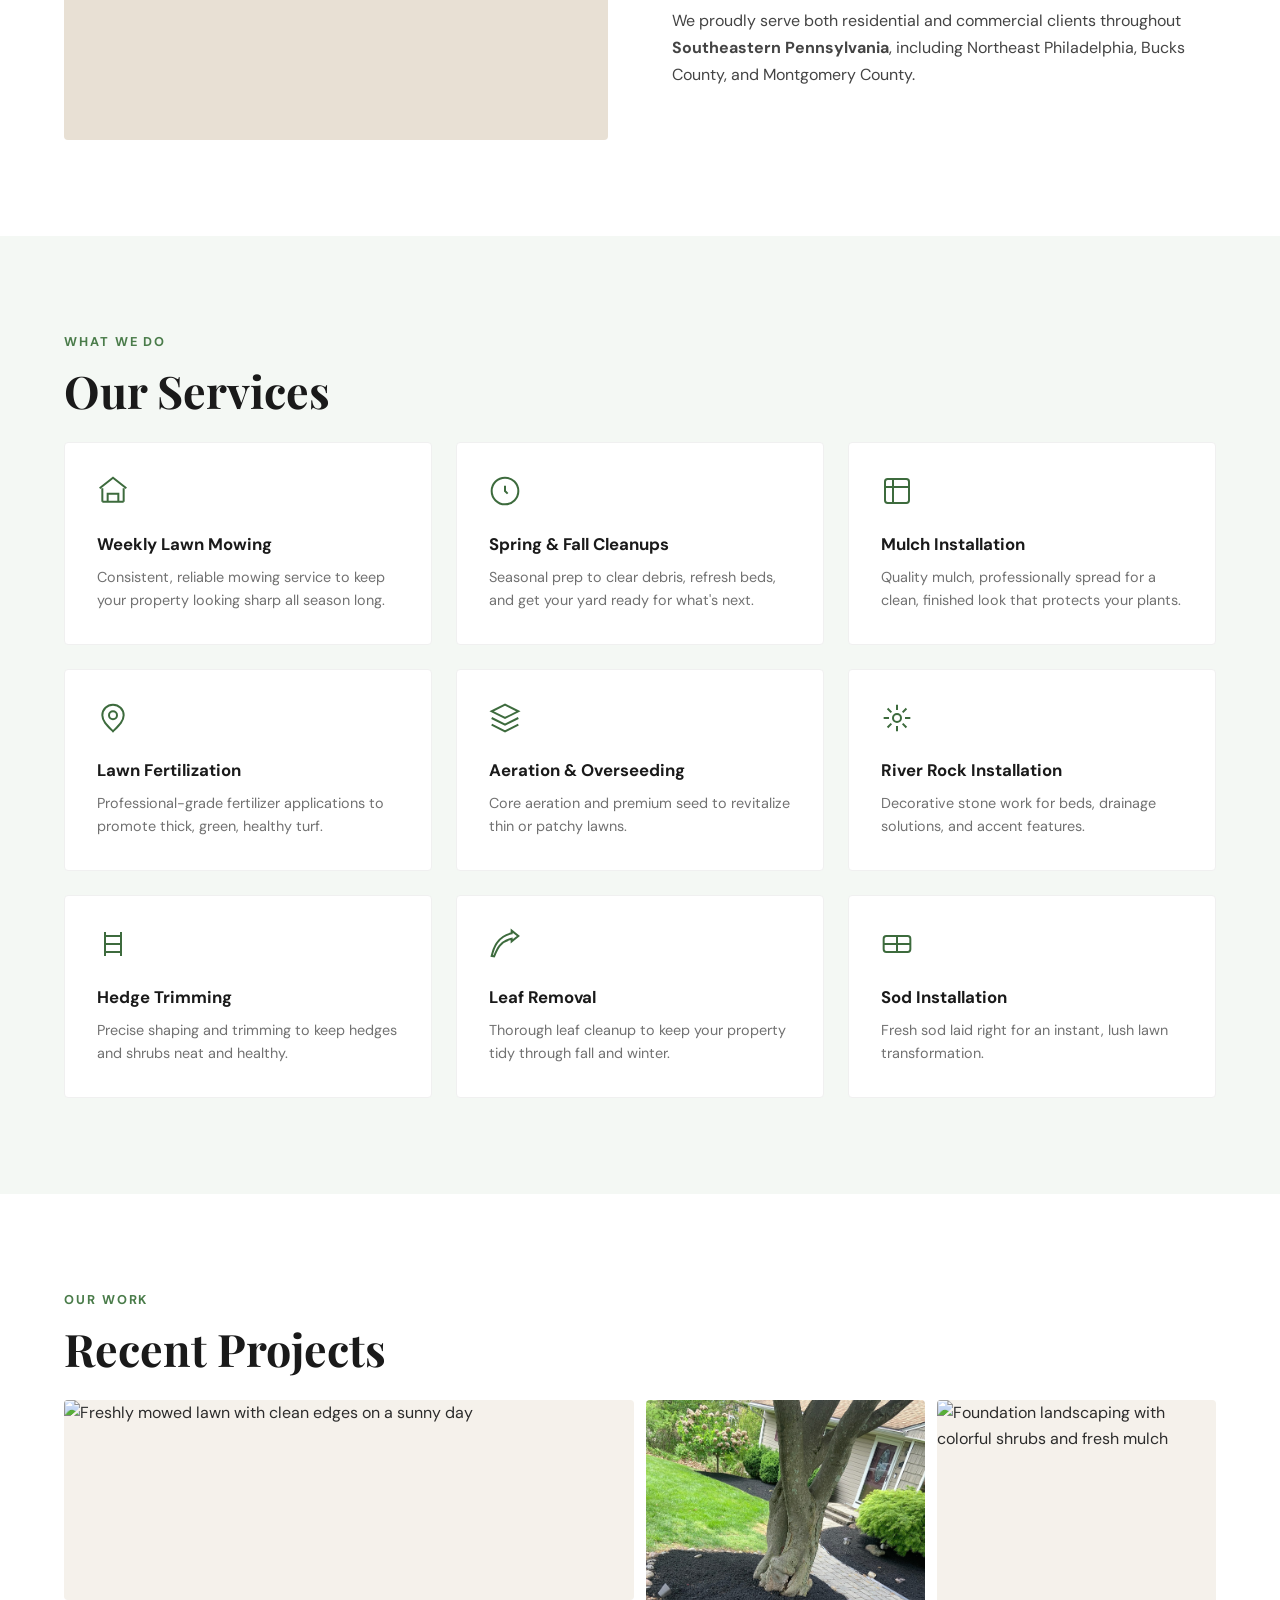
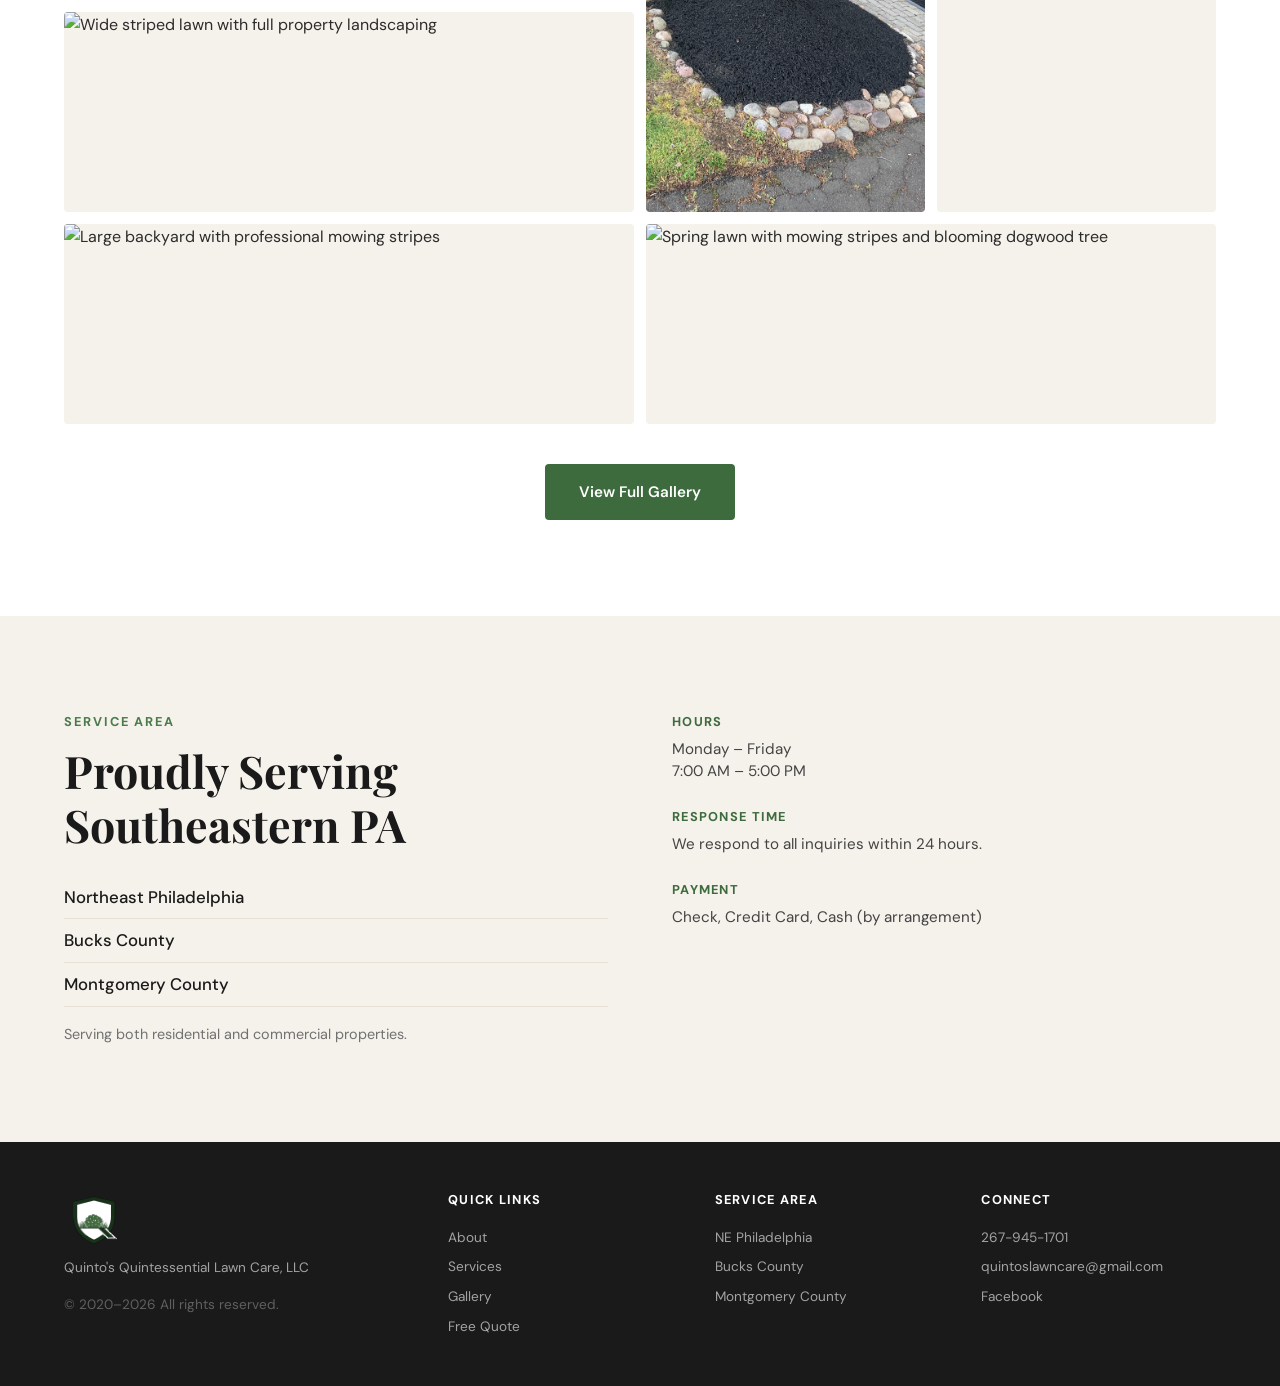
==== commit 1c016bf8: "added logos throughout website" ====
--- a/index.html
+++ b/index.html
@@ -5,6 +5,13 @@
   <meta name="viewport" content="width=device-width, initial-scale=1.0">
   <meta name="description" content="Quinto's Quintessential Lawn Care — professional lawn care and landscaping services in NE Philadelphia, Bucks County, and Montgomery County. Free estimates.">
   <title>Quinto's Quintessential Lawn Care LLC.</title>
+  <link rel="icon" type="image/svg+xml" href="images/logo/QQLC-Logo-Transparent.svg">
+  <link rel="apple-touch-icon" href="images/logo/QQLC-Logo-Text.png">
+  <link rel="manifest" href="manifest.json">
+  <meta property="og:title" content="Quinto's Quintessential Lawn Care LLC">
+  <meta property="og:description" content="Professional lawn care &amp; landscaping services in NE Philadelphia, Bucks County, and Montgomery County. Free estimates.">
+  <meta property="og:image" content="images/logo/QQLC-Logo-Text.png">
+  <meta property="og:type" content="website">
   <link rel="preconnect" href="https://fonts.googleapis.com">
   <link rel="preconnect" href="https://fonts.gstatic.com" crossorigin>
   <link href="https://fonts.googleapis.com/css2?family=DM+Sans:wght@400;500;700&family=Playfair+Display:wght@500;700&display=swap" rel="stylesheet">
@@ -16,7 +23,7 @@
   <nav class="nav" id="nav">
     <div class="nav__inner">
       <a href="#" class="nav__logo">
-        <span class="nav__logo-mark">QQLC</span>
+        <img src="images/logo/QQLC-Logo-Transparent.svg" alt="QQLC" class="nav__logo-img">
       </a>
       <button class="nav__toggle" id="nav-toggle" aria-label="Toggle menu">
         <span></span>
@@ -243,7 +250,7 @@
   <footer class="footer">
     <div class="container footer__inner">
       <div class="footer__brand">
-        <span class="nav__logo-mark">QQLC</span>
+        <img src="images/logo/QQLC-Logo-Transparent.svg" alt="QQLC" class="footer__logo-img">
         <p>Quinto's Quintessential Lawn Care, LLC</p>
         <p class="footer__copy">&copy; 2020&ndash;2026 All rights reserved.</p>
       </div>
--- a/css/style.css
+++ b/css/style.css
@@ -158,17 +158,17 @@
   height: 72px;
 }
 
-.nav__logo-mark {
-  font-family: var(--font-body);
-  font-size: 1.2rem;
-  font-weight: 700;
-  letter-spacing: 0.12em;
-  color: var(--white);
-  transition: color var(--transition);
-}
-
-.nav--scrolled .nav__logo-mark {
-  color: var(--green-800);
+.nav__logo-img {
+  height: 48px;
+  width: auto;
+  display: block;
+}
+
+.footer__logo-img {
+  height: 60px;
+  width: auto;
+  display: block;
+  margin-bottom: 0.5rem;
 }
 
 .nav__links {
@@ -722,11 +722,6 @@
   gap: 2rem;
 }
 
-.footer__brand .nav__logo-mark {
-  color: var(--white);
-  display: inline-block;
-  margin-bottom: 0.5rem;
-}
 
 .footer__brand p {
   font-size: 0.85rem;
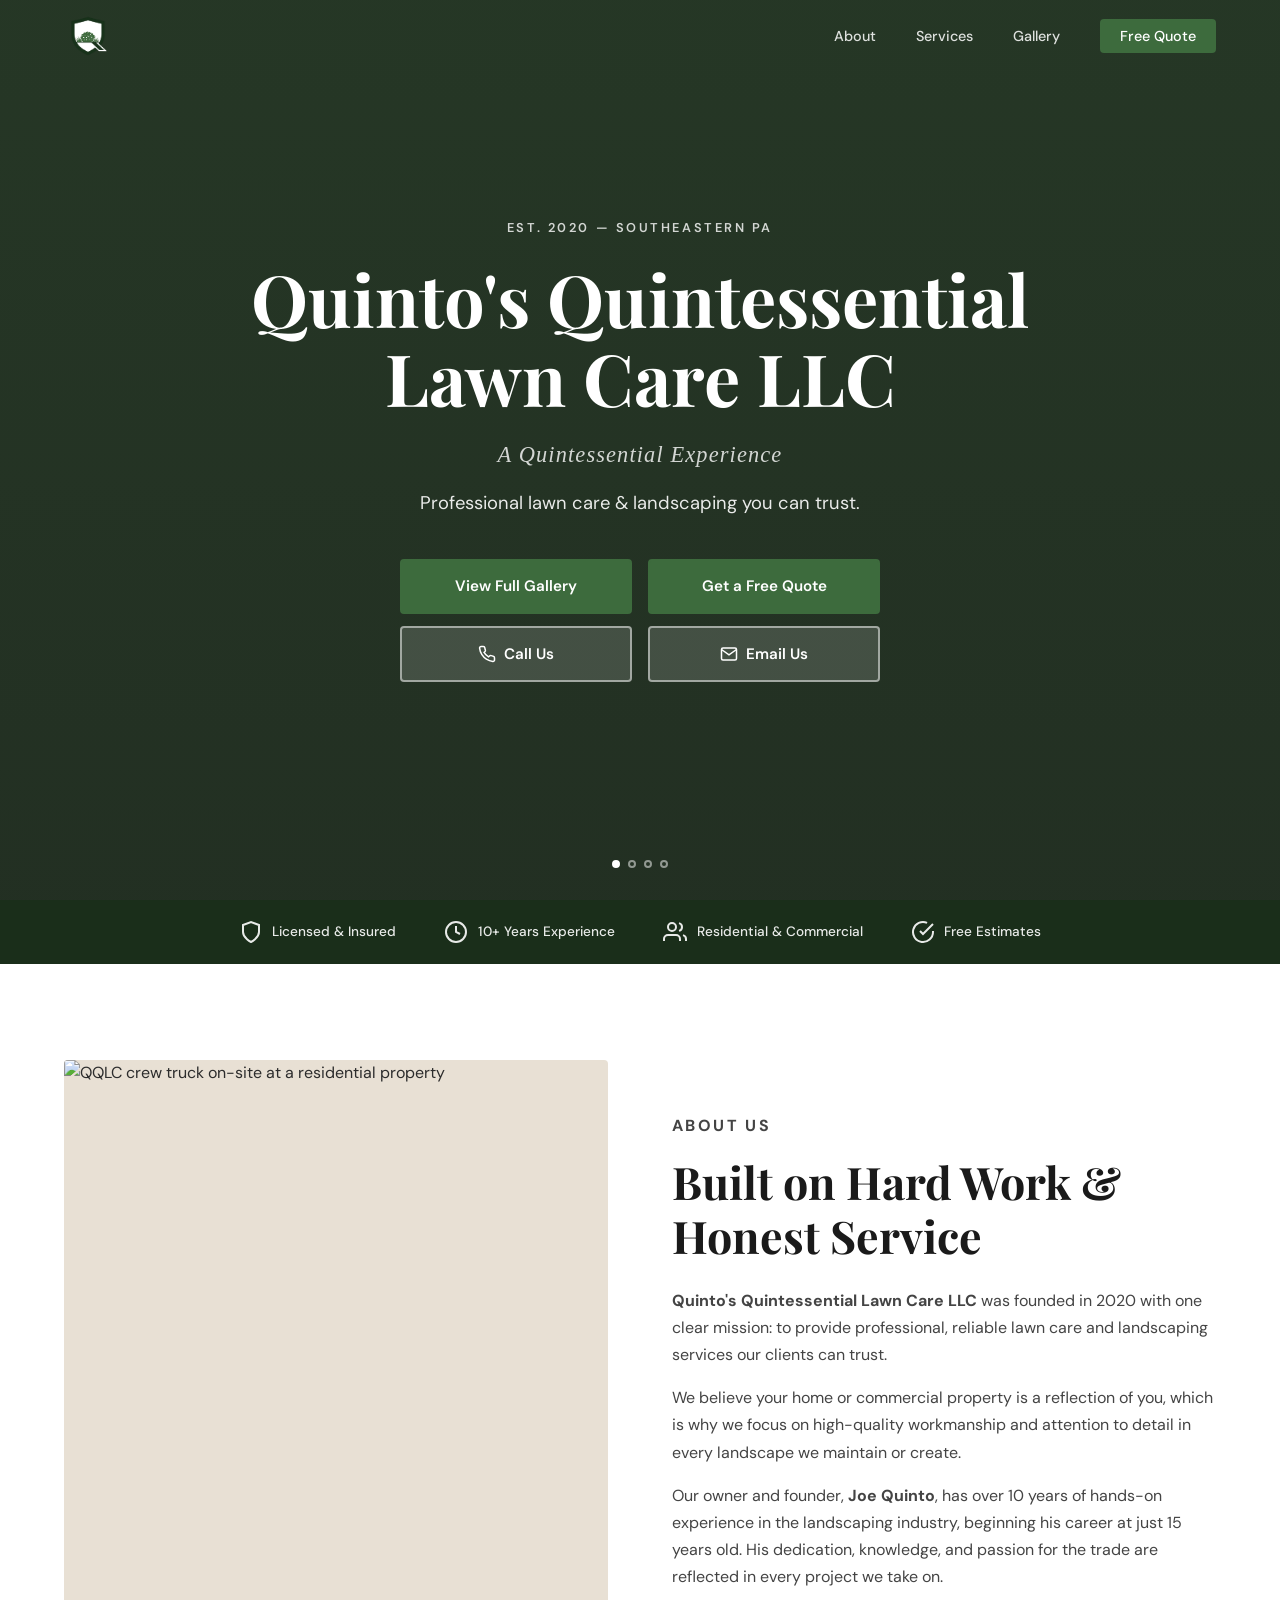
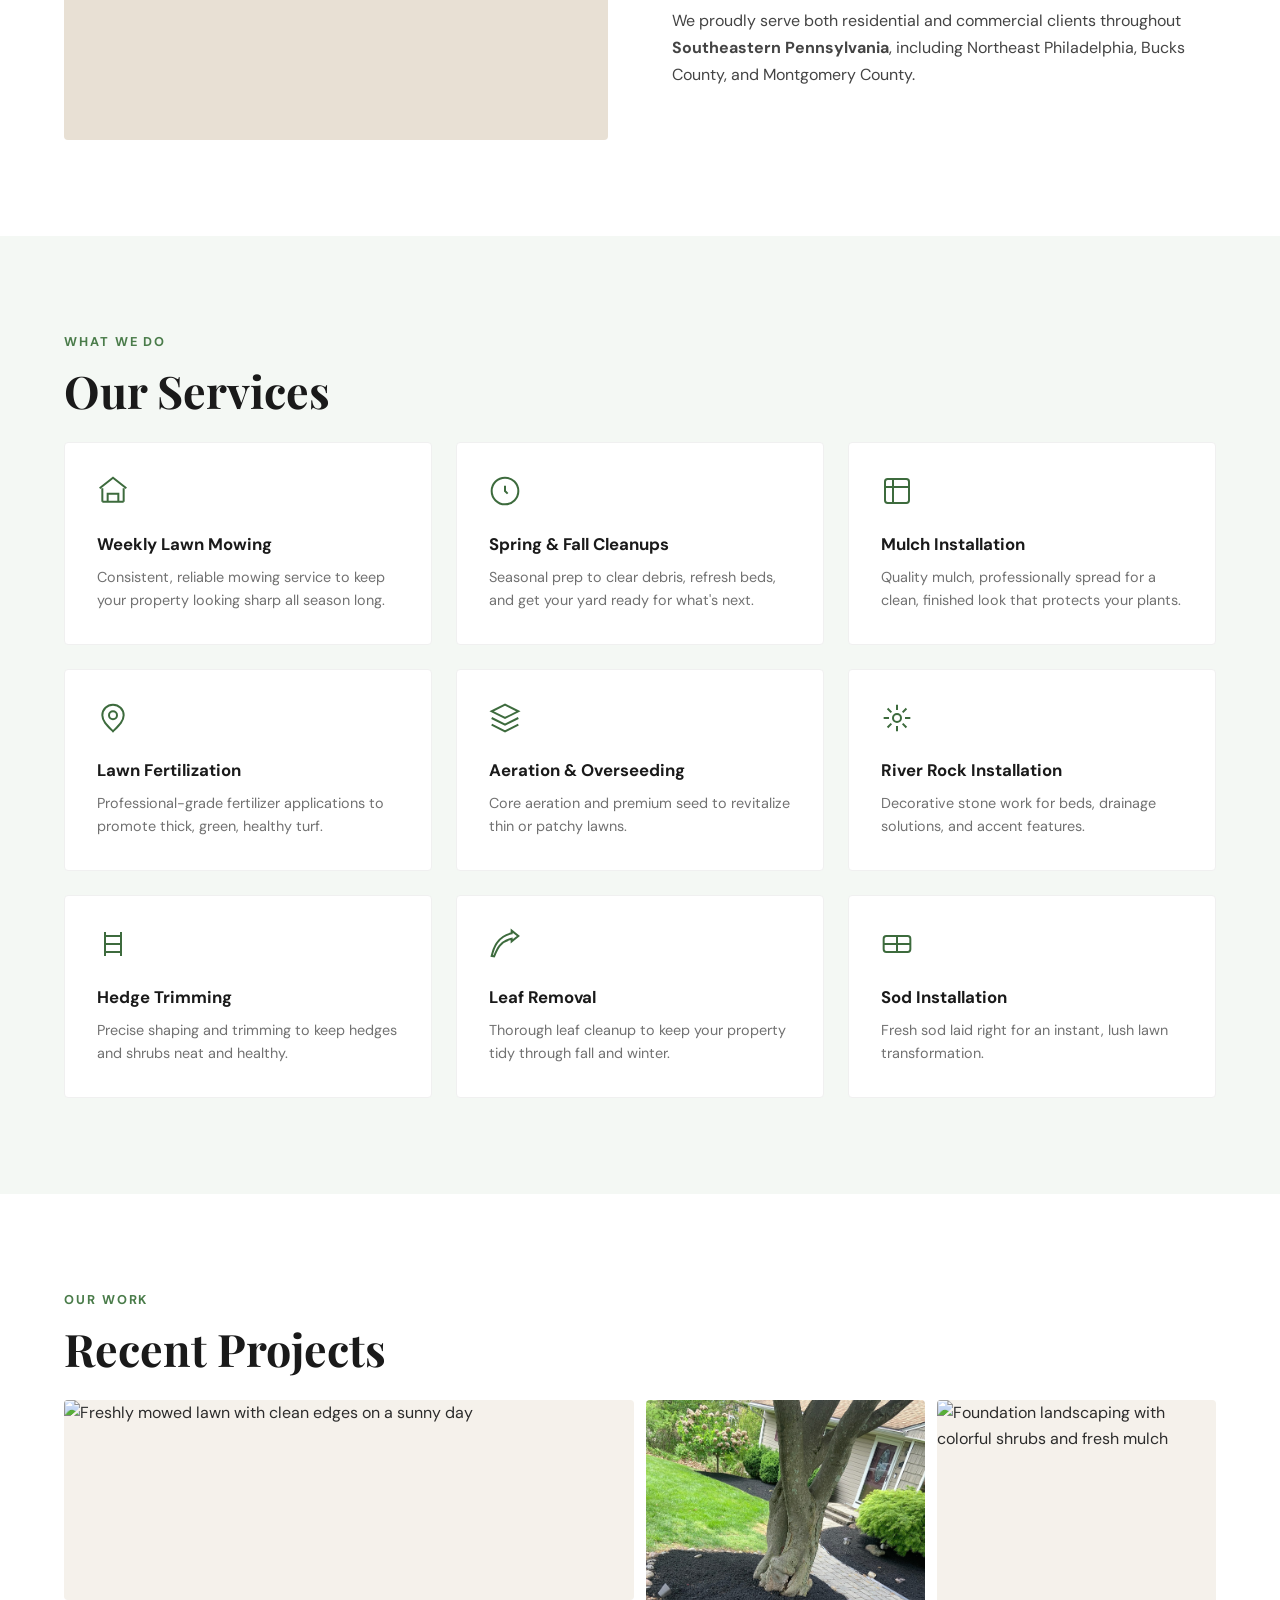
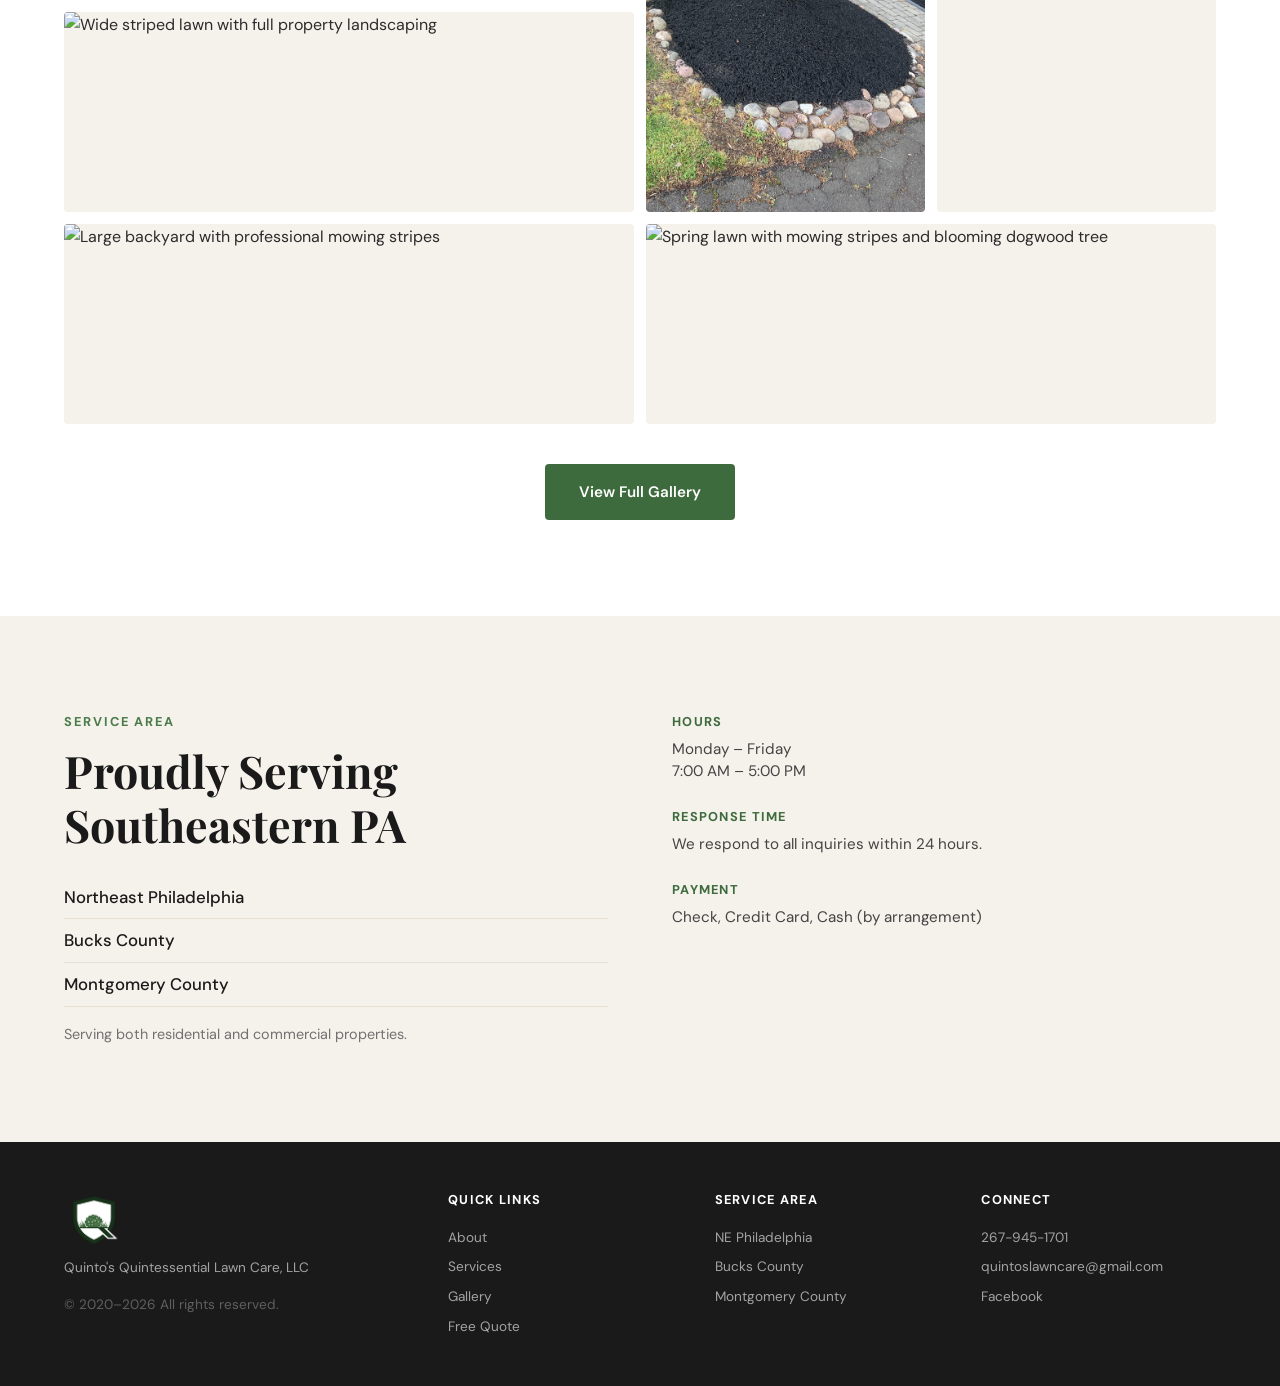
==== commit 55744744: "fixed blurry header and footer logo, now is PNG and not SVG" ====
--- a/index.html
+++ b/index.html
@@ -5,7 +5,7 @@
   <meta name="viewport" content="width=device-width, initial-scale=1.0">
   <meta name="description" content="Quinto's Quintessential Lawn Care — professional lawn care and landscaping services in NE Philadelphia, Bucks County, and Montgomery County. Free estimates.">
   <title>Quinto's Quintessential Lawn Care LLC.</title>
-  <link rel="icon" type="image/svg+xml" href="images/logo/QQLC-Logo-Transparent.svg">
+  <link rel="icon" type="image/png" href="images/logo/QQLC-Logo-Transparent.png">
   <link rel="apple-touch-icon" href="images/logo/QQLC-Logo-Text.png">
   <link rel="manifest" href="manifest.json">
   <meta property="og:title" content="Quinto's Quintessential Lawn Care LLC">
@@ -23,7 +23,7 @@
   <nav class="nav" id="nav">
     <div class="nav__inner">
       <a href="#" class="nav__logo">
-        <img src="images/logo/QQLC-Logo-Transparent.svg" alt="QQLC" class="nav__logo-img">
+        <img src="images/logo/QQLC-Logo-Transparent.png" alt="QQLC" class="nav__logo-img">
       </a>
       <button class="nav__toggle" id="nav-toggle" aria-label="Toggle menu">
         <span></span>
@@ -250,7 +250,7 @@
   <footer class="footer">
     <div class="container footer__inner">
       <div class="footer__brand">
-        <img src="images/logo/QQLC-Logo-Transparent.svg" alt="QQLC" class="footer__logo-img">
+        <img src="images/logo/QQLC-Logo-Transparent.png" alt="QQLC" class="footer__logo-img">
         <p>Quinto's Quintessential Lawn Care, LLC</p>
         <p class="footer__copy">&copy; 2020&ndash;2026 All rights reserved.</p>
       </div>
@@ -278,5 +278,8 @@
 
   <script src="js/lightbox.js"></script>
   <script src="js/main.js"></script>
+  <!-- Cloudflare Web Analytics -->
+  <script defer src='https://static.cloudflareinsights.com/beacon.min.js' data-cf-beacon='{"token": "35a6839532b04b01aacf7c63209d5254"}'></script>
+  <!-- End Cloudflare Web Analytics -->
 </body>
 </html>
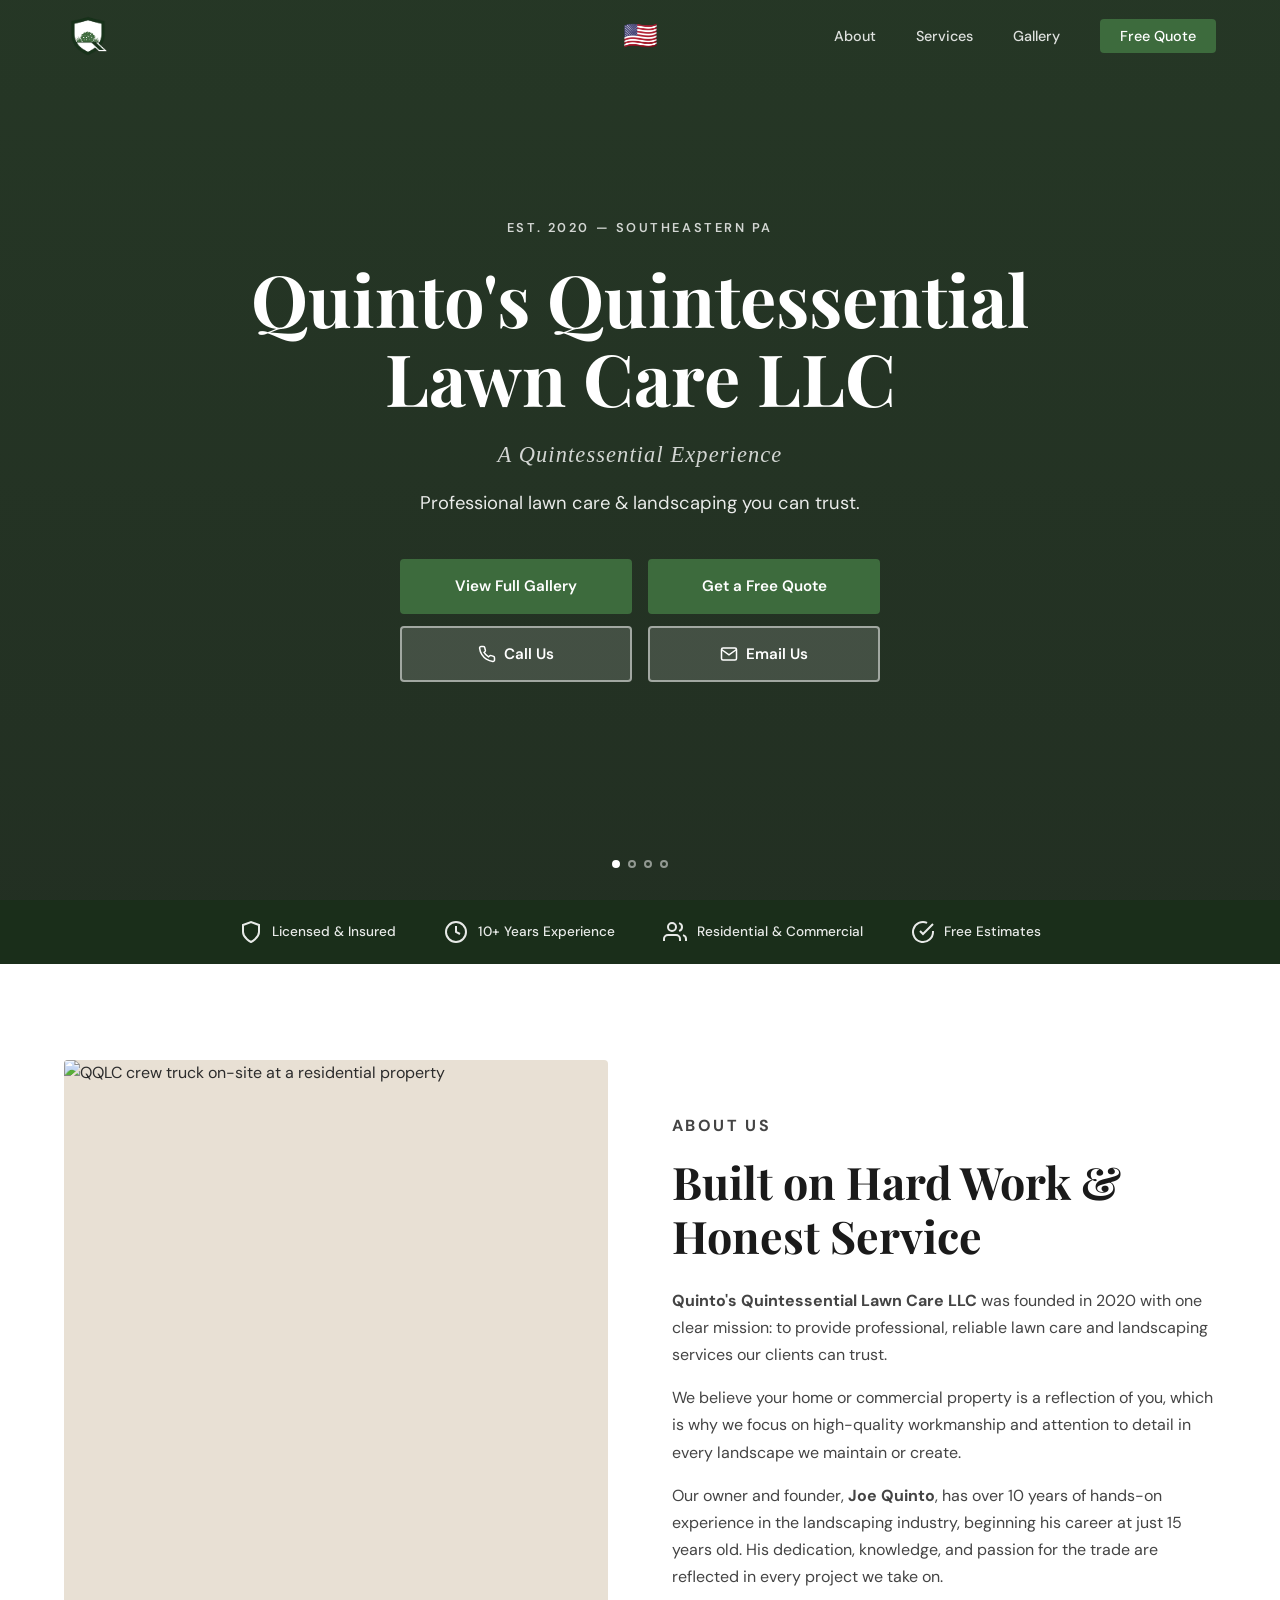
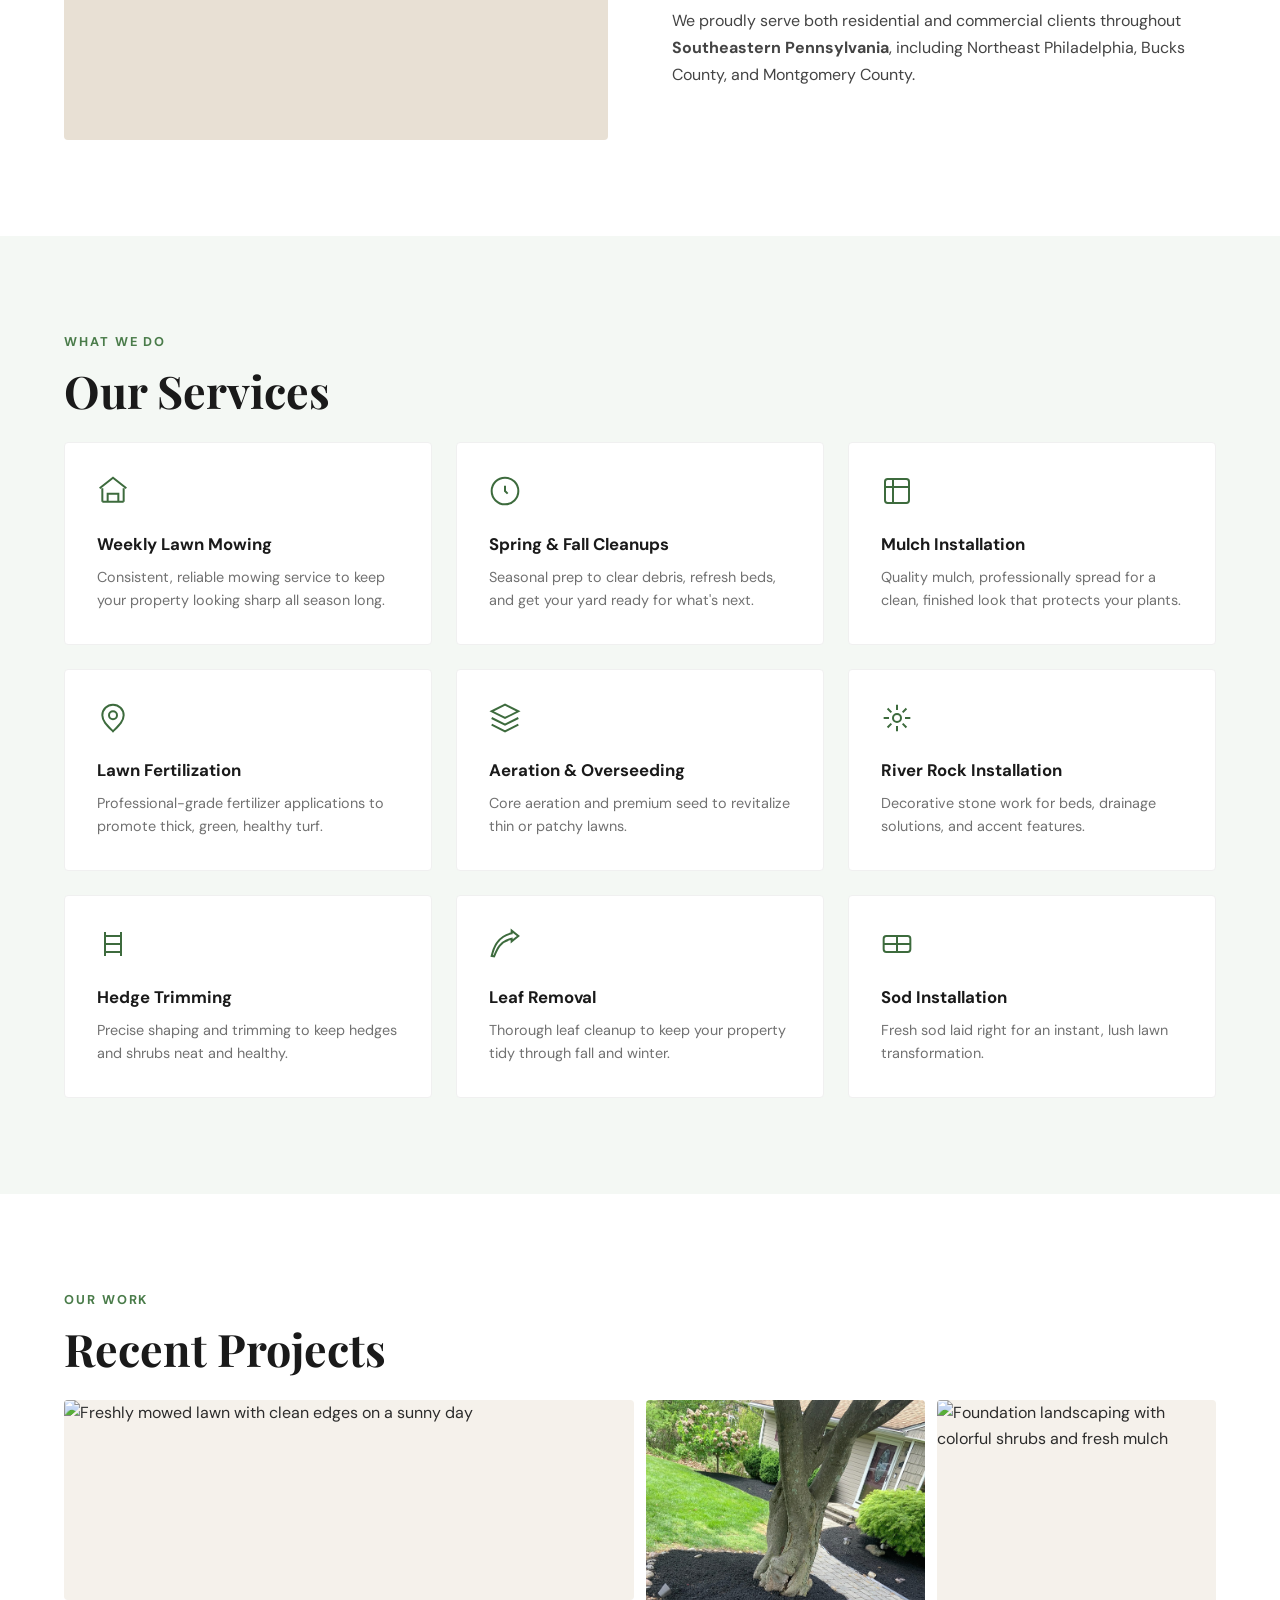
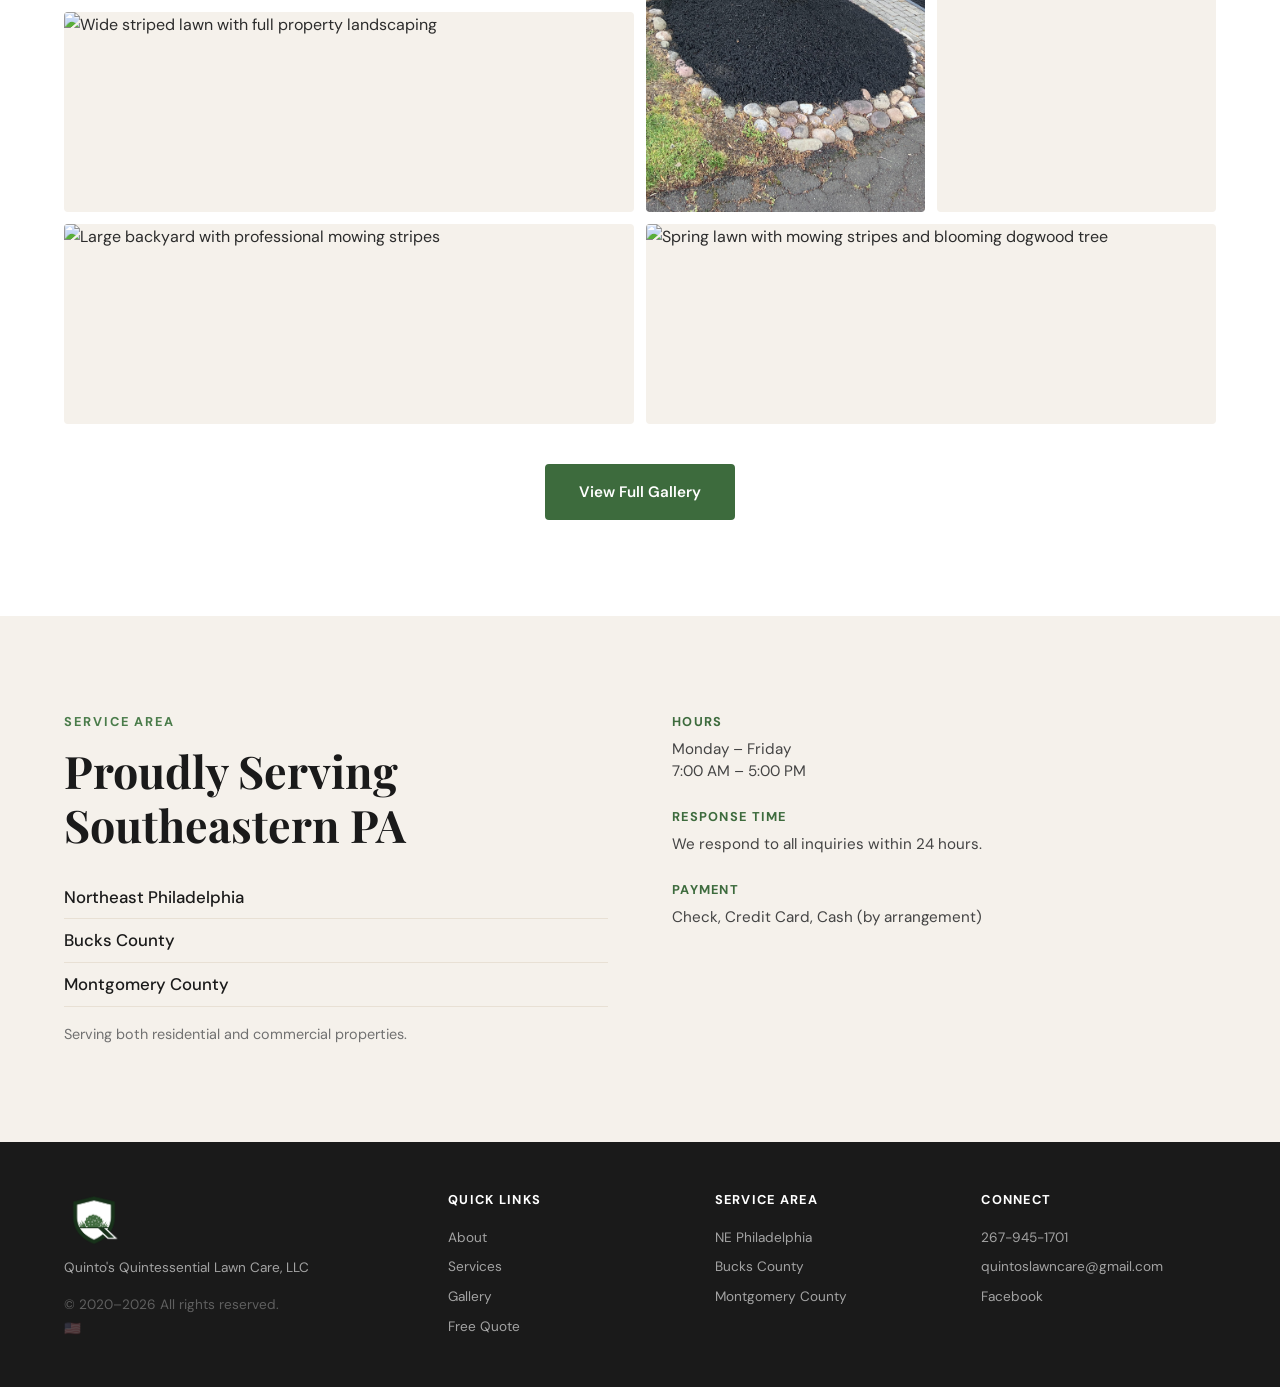
==== commit 56494b7a: "added US flag to header and footer" ====
--- a/index.html
+++ b/index.html
@@ -25,6 +25,7 @@
       <a href="#" class="nav__logo">
         <img src="images/logo/QQLC-Logo-Transparent.png" alt="QQLC" class="nav__logo-img">
       </a>
+      <span class="nav__flag" aria-hidden="true">🇺🇸</span>
       <button class="nav__toggle" id="nav-toggle" aria-label="Toggle menu">
         <span></span>
         <span></span>
@@ -253,6 +254,7 @@
         <img src="images/logo/QQLC-Logo-Transparent.png" alt="QQLC" class="footer__logo-img">
         <p>Quinto's Quintessential Lawn Care, LLC</p>
         <p class="footer__copy">&copy; 2020&ndash;2026 All rights reserved.</p>
+        <p class="footer__flag">🇺🇸</p>
       </div>
       <div class="footer__links">
         <h4>Quick Links</h4>
--- a/css/style.css
+++ b/css/style.css
@@ -156,12 +156,20 @@
   align-items: center;
   justify-content: space-between;
   height: 72px;
+  position: relative;
 }
 
 .nav__logo-img {
   height: 48px;
   width: auto;
   display: block;
+}
+
+.nav__flag {
+  font-size: 1.75rem;
+  position: absolute;
+  left: 50%;
+  transform: translateX(-50%);
 }
 
 .footer__logo-img {
@@ -643,6 +651,26 @@
   gap: 1rem;
 }
 
+.form__success {
+  font-size: 1.2rem;
+  color: var(--green-400);
+  background: rgba(76, 175, 80, 0.1);
+  border: 1px solid rgba(76, 175, 80, 0.3);
+  border-radius: var(--radius);
+  text-align: center;
+  padding: 3rem 1rem;
+}
+
+.form__error {
+  font-size: 0.95rem;
+  color: #ff6b6b;
+  background: rgba(255, 107, 107, 0.1);
+  border: 1px solid rgba(255, 107, 107, 0.3);
+  border-radius: var(--radius);
+  padding: 0.75rem 1rem;
+  text-align: center;
+}
+
 .form__row {
   display: grid;
   grid-template-columns: 1fr 1fr;
@@ -730,6 +758,12 @@
 
 .footer__copy {
   margin-top: 1rem;
+  font-size: 0.8rem;
+  opacity: 0.5;
+}
+
+.footer__flag {
+  margin-top: 0.25rem;
   font-size: 0.8rem;
   opacity: 0.5;
 }
